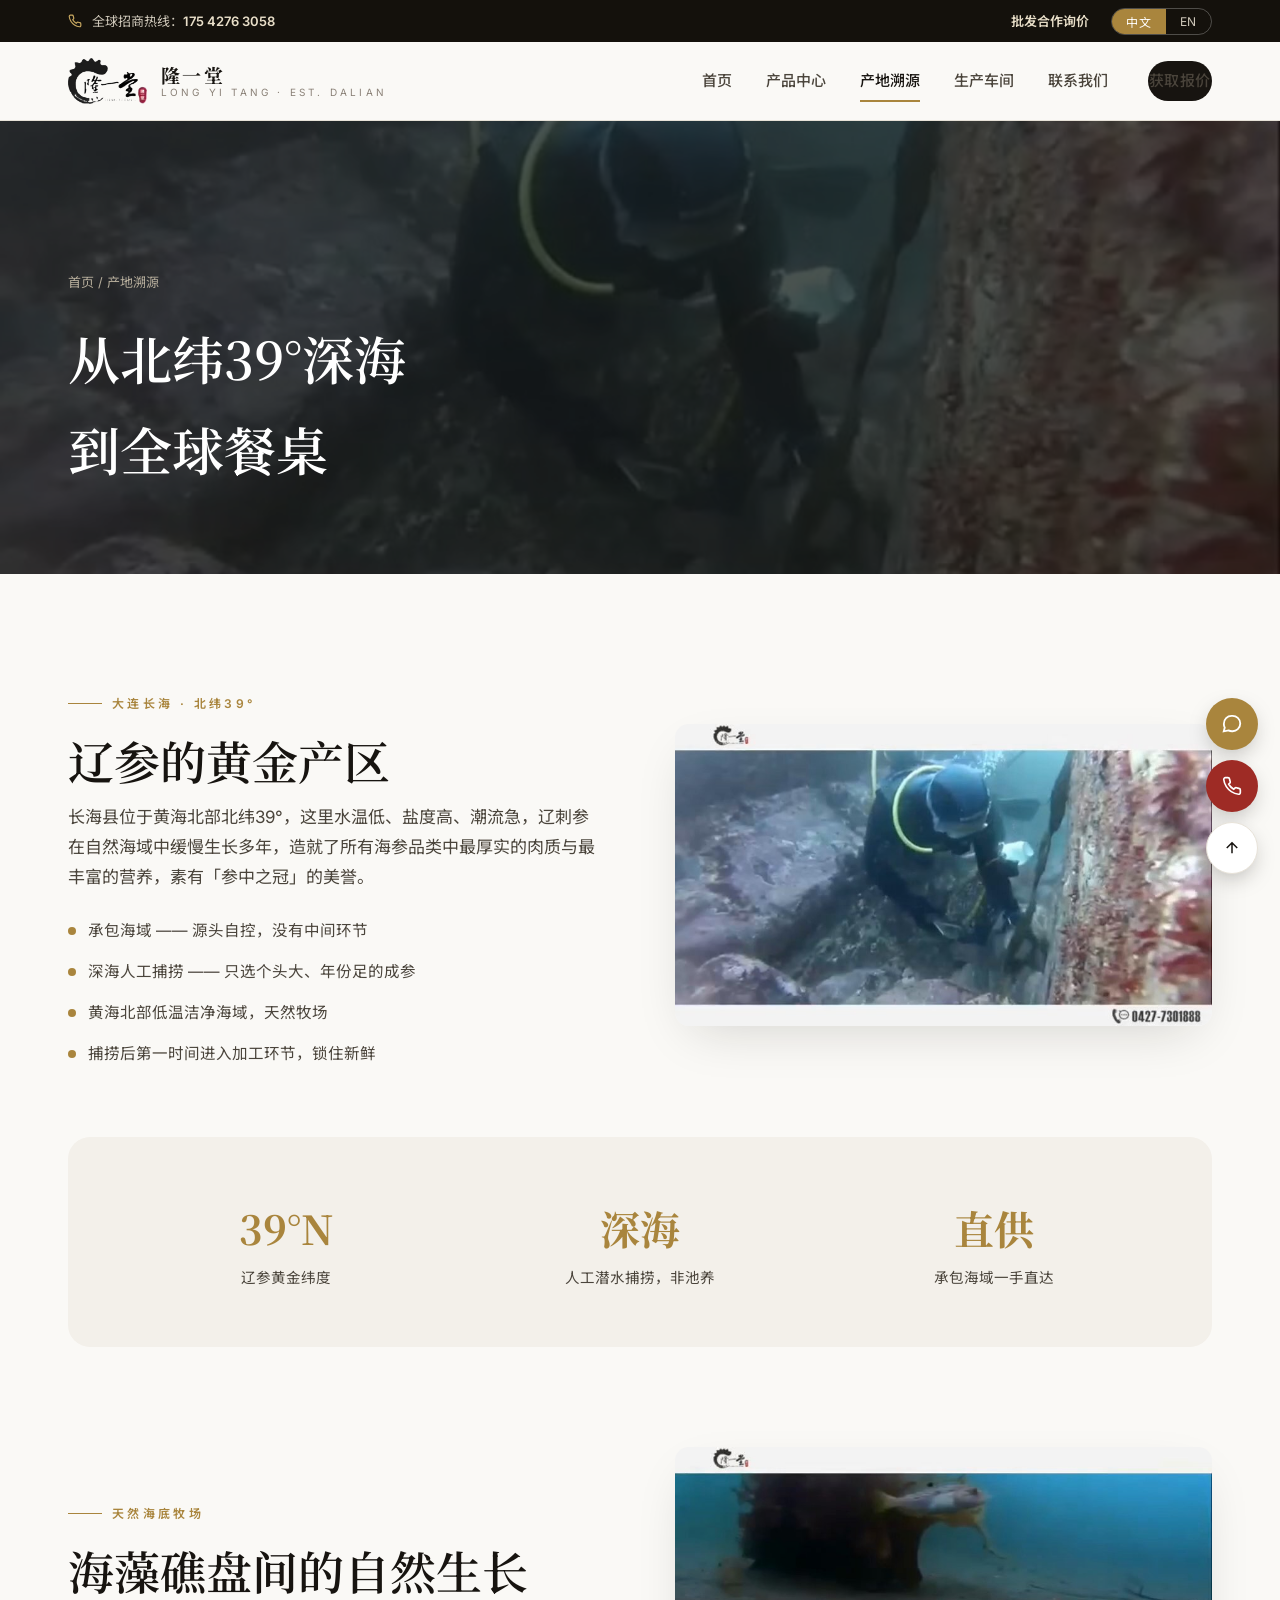
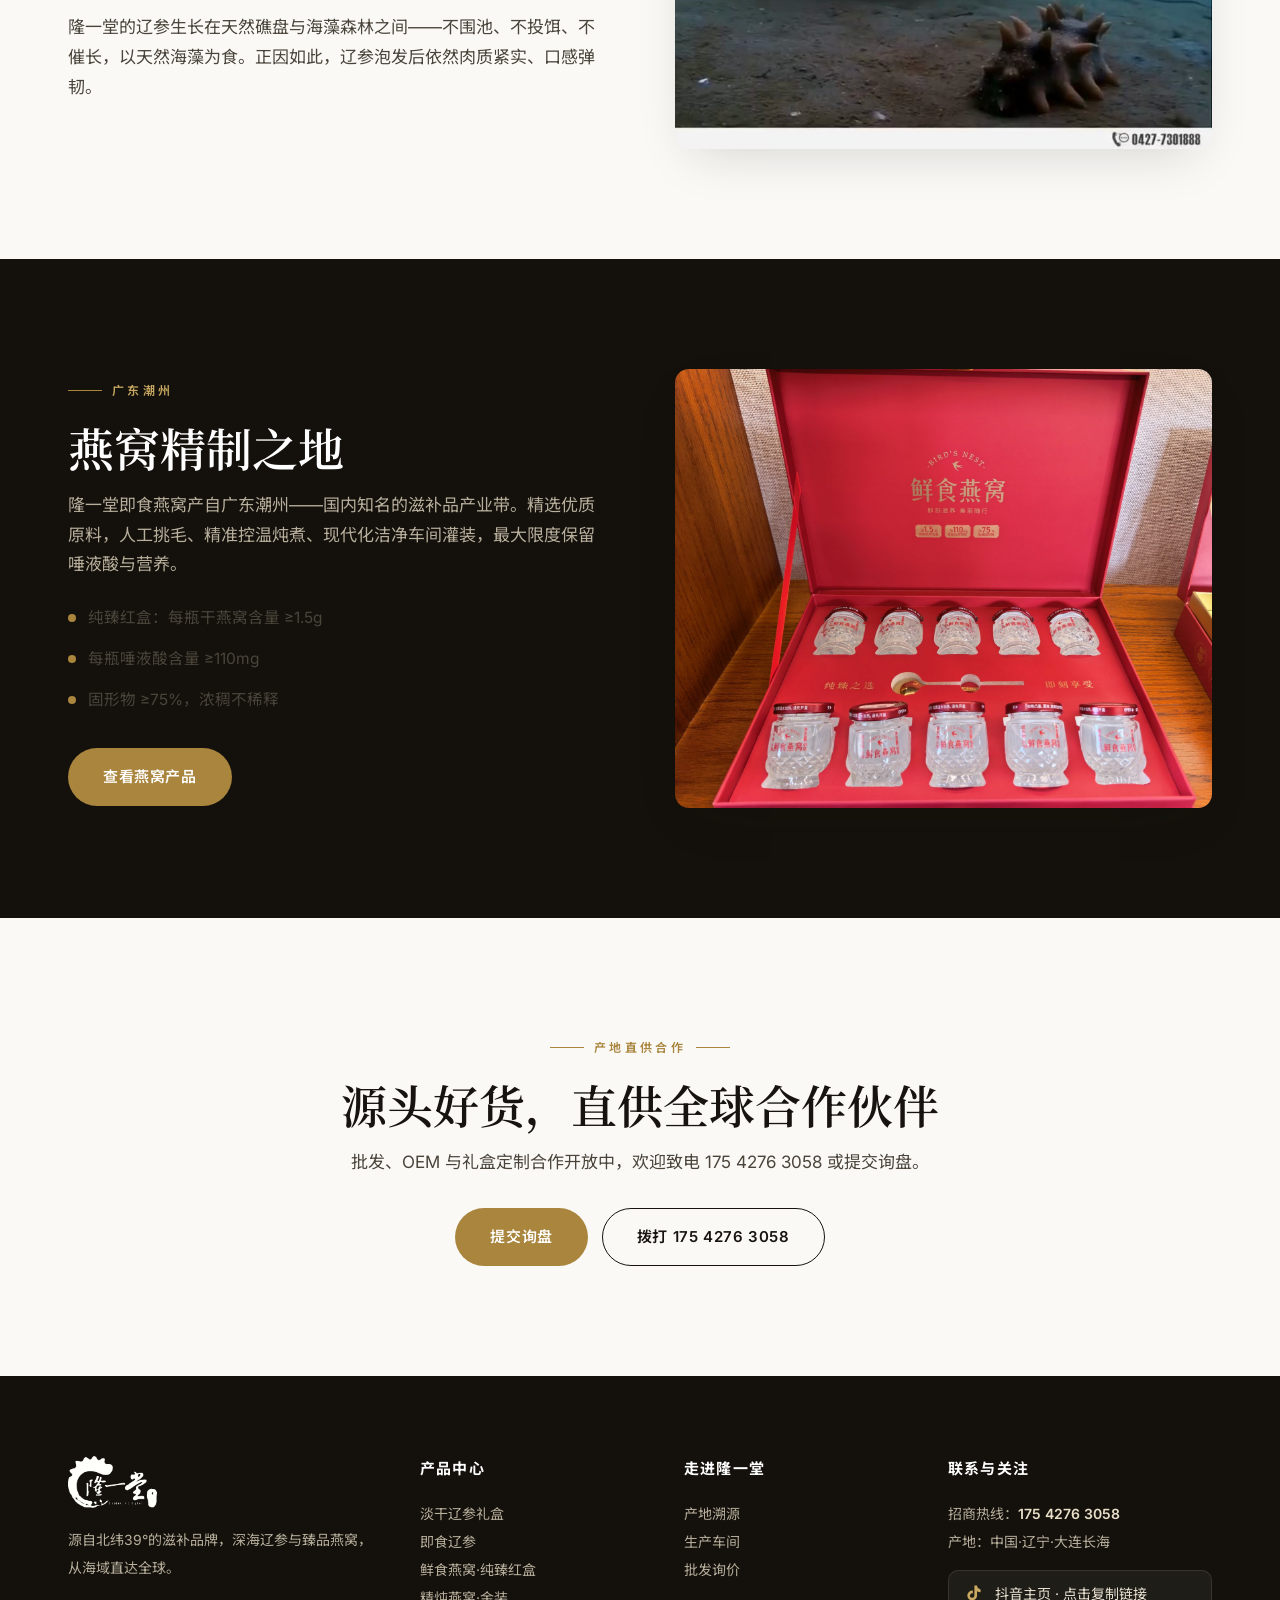
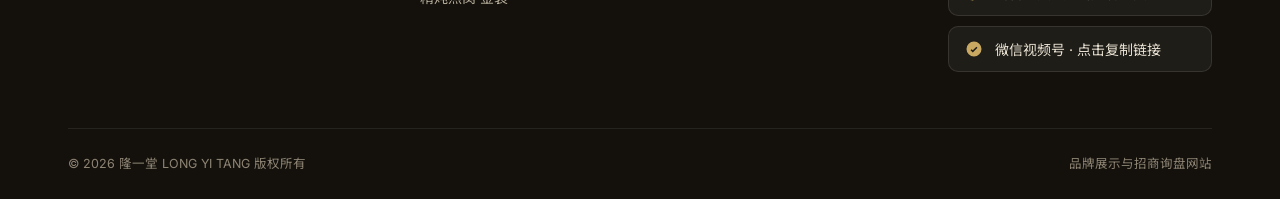
==== origin.html @ cdf0a19d "隆一堂官网 quanyudalian.asia 初始版本" ====
<!DOCTYPE html>
<html lang="zh-CN">
<head>
<meta charset="UTF-8">
<meta name="viewport" content="width=device-width, initial-scale=1.0">
<title data-en="Origin Traceability | 39°N Changhai Sea Cucumber & Chaozhou Bird's Nest — LONG YI TANG">产地溯源 | 北纬39°大连长海辽参 · 潮州燕窝 — 隆一堂</title>
<meta name="description" content="隆一堂海参产自北纬39°辽宁大连长海深海，承包海域、深海人工捕捞、一手直供；燕窝产自广东潮州滋补产业带。从海域到餐桌全程可溯。" data-en="LONG YI TANG sea cucumber comes from contracted deep-sea beds at 39°N, Changhai, Dalian — diver-harvested and direct-supplied. Our bird's nest is crafted in Chaozhou, Guangdong. Fully traceable from source to table.">
<link rel="canonical" href="https://www.quanyudalian.asia/origin.html"><!-- 搜索引擎验证位：拿到代码后填写 content -->
<meta name="google-site-verification" content="GOOGLE_VERIFICATION_CODE">
<meta name="baidu-site-verification" content="code-BAIDU_VERIFICATION_CODE">
<meta name="msvalidate.01" content="BING_VERIFICATION_CODE">
<!-- 上线时替换为正式域名 -->
<meta property="og:title" content="产地溯源 | 北纬39°大连长海辽参 — 隆一堂">
<meta property="og:image" content="https://www.quanyudalian.asia/assets/img/diver.jpg">
<link rel="icon" type="image/png" href="assets/img/logo.png">
<link rel="preconnect" href="https://fonts.googleapis.com">
<link rel="preconnect" href="https://fonts.gstatic.com" crossorigin>
<link href="https://fonts.googleapis.com/css2?family=Inter:wght@400;500;600&family=Noto+Sans+SC:wght@400;500;600&family=Noto+Serif+SC:wght@500;600&family=Playfair+Display:wght@500;600&display=swap" rel="stylesheet">
<link rel="stylesheet" href="assets/css/style.css">
<script type="application/ld+json">
{"@context":"https://schema.org","@type":"Organization","name":"隆一堂 LONG YI TANG","url":"https://www.quanyudalian.asia/","logo":"https://www.quanyudalian.asia/assets/img/logo.png","contactPoint":{"@type":"ContactPoint","telephone":"+86-175-4276-3058","contactType":"sales","areaServed":"Worldwide","availableLanguage":["zh","en"]}}
</script>
</head>
<body>

<div class="topbar">
  <div class="container">
    <div class="tb-left">
      <svg width="14" height="14" viewBox="0 0 24 24" fill="none" stroke="#c9a961" stroke-width="2"><path d="M22 16.9v3a2 2 0 0 1-2.2 2 19.8 19.8 0 0 1-8.6-3.1 19.5 19.5 0 0 1-6-6A19.8 19.8 0 0 1 2.1 4.2 2 2 0 0 1 4.1 2h3a2 2 0 0 1 2 1.7c.13.96.36 1.9.7 2.8a2 2 0 0 1-.45 2.1L8.1 9.9a16 16 0 0 0 6 6l1.3-1.3a2 2 0 0 1 2.1-.45c.9.34 1.84.57 2.8.7A2 2 0 0 1 22 16.9z"/></svg>
      <span><span data-en="Global Hotline:">全球招商热线：</span><a href="tel:+8617542763058">175 4276 3058</a></span>
    </div>
    <div class="tb-right">
      <a class="tb-mail" href="index.html#inquiry" data-en="Wholesale Inquiry">批发合作询价</a>
      <div class="lang-sw"><button data-lang="zh" class="on">中文</button><button data-lang="en">EN</button></div>
    </div>
  </div>
</div>

<header class="site">
  <div class="container">
    <a class="brand" href="index.html">
      <img src="assets/img/logo.png" alt="隆一堂 LONG YI TANG 品牌标识">
      <span class="bt"><b data-en="LONG YI TANG">隆一堂</b><span>LONG YI TANG · EST. DALIAN</span></span>
    </a>
    <button class="burger" aria-label="菜单"><span></span><span></span><span></span></button>
    <nav class="main">
      <a href="index.html" data-en="Home">首页</a>
      <a href="index.html#products" class="has-sub"><span data-en="Products">产品中心</span>
        <div class="sub">
          <a href="products/dried-sea-cucumber.html"><b data-en="Dried Sea Cucumber Gift Box">淡干辽参礼盒</b><small data-en="Signature · 45–60 pcs">招牌首推 · 45–60头</small></a>
          <a href="products/ready-sea-cucumber.html"><b data-en="Ready-to-Eat Sea Cucumber">即食辽参</b><small data-en="Frozen · 10 pcs/bag">冷冻即食 · 10根/袋</small></a>
          <a href="products/birds-nest-royal.html"><b data-en="Fresh Bird's Nest · Royal">鲜食燕窝·纯臻红盒</b><small data-en="10 jars gift box">10瓶礼盒装</small></a>
          <a href="products/birds-nest-classic.html"><b data-en="Stewed Bird's Nest · Golden">精炖燕窝·金装</b><small data-en="6 jars gift box">6瓶礼盒装</small></a>
        </div>
      </a>
      <a href="origin.html" class="act" data-en="Origin">产地溯源</a>
      <a href="workshop.html" data-en="Workshop">生产车间</a>
      <a href="index.html#inquiry" data-en="Contact">联系我们</a>
      <a href="index.html#inquiry" class="btn btn-dark nav-cta" data-en="Get a Quote">获取报价</a>
    </nav>
  </div>
</header>

<section class="page-hero">
  <img class="bgimg" src="assets/img/diver.jpg" alt="">
  <div class="container">
    <div class="crumb"><a href="index.html" data-en="Home">首页</a> / <span data-en="Origin">产地溯源</span></div>
    <h1 data-en="From 39°N Deep Sea to Your Table">从北纬39°深海<br>到全球餐桌</h1>
    <p class="sub" data-en="Great tonics begin with great waters. We guard two origins: Changhai, Dalian for sea cucumber, and Chaozhou, Guangdong for bird's nest.">好滋补，源于好产地。隆一堂坚守两大源头：辽参之乡大连长海，与燕窝精制之地广东潮州。</p>
  </div>
</section>

<section class="sec">
  <div class="container split">
    <div class="rv">
      <span class="eyebrow" data-en="CHANGHAI · DALIAN · 39°N">大连长海 · 北纬39°</span>
      <h2 class="sec-title" data-en="The Home of Authentic Liaoning Sea Cucumber">辽参的黄金产区</h2>
      <p class="sec-sub" data-en="Changhai County lies in the northern Yellow Sea at 39°N. Cold water temperatures, high salinity and fast currents force sea cucumbers to grow slowly over years — the result is the thickest flesh and richest nutrition among all sea cucumber varieties, prized as the 'crown of sea cucumbers'.">长海县位于黄海北部北纬39°，这里水温低、盐度高、潮流急，辽刺参在自然海域中缓慢生长多年，造就了所有海参品类中最厚实的肉质与最丰富的营养，素有「参中之冠」的美誉。</p>
      <ul class="ticks">
        <li data-en="Contracted sea areas — we control the source, no middlemen">承包海域 —— 源头自控，没有中间环节</li>
        <li data-en="Divers hand-pick mature cucumbers only — big size, full years">深海人工捕捞 —— 只选个头大、年份足的成参</li>
        <li data-en="Cold, clean currents of the northern Yellow Sea">黄海北部低温洁净海域，天然牧场</li>
        <li data-en="From catch to processing in the shortest time">捕捞后第一时间进入加工环节，锁住新鲜</li>
      </ul>
    </div>
    <div class="media rv"><img src="assets/img/diver.jpg" alt="潜水员在长海深海捕捞辽参" loading="lazy"></div>
  </div>

  <div class="container" style="margin-top:70px">
    <div class="band rv">
      <div><b>39°N</b><span data-en="Golden latitude of Liaoning sea cucumber">辽参黄金纬度</span></div>
      <div><b data-en="Deep Sea">深海</b><span data-en="Diver-harvested, never farmed in ponds">人工潜水捕捞，非池养</span></div>
      <div><b data-en="Direct">直供</b><span data-en="From our contracted sea beds to you">承包海域一手直达</span></div>
    </div>
  </div>

  <div class="container split rev" style="margin-top:100px">
    <div class="media rv"><img src="assets/img/reef.jpg" alt="长海海底海藻与礁盘生态环境" loading="lazy"></div>
    <div class="rv">
      <span class="eyebrow" data-en="NATURAL REEF PASTURE">天然海底牧场</span>
      <h2 class="sec-title" data-en="Reefs, Kelp and Clean Currents Do the Farming">海藻礁盘间的自然生长</h2>
      <p class="sec-sub" data-en="Our sea cucumbers grow wild on natural reefs among kelp forests — no ponds, no feed, no growth promoters. They graze on natural algae, which is why Liaoning sea cucumber holds its firm, springy texture after rehydration.">隆一堂的辽参生长在天然礁盘与海藻森林之间——不围池、不投饵、不催长，以天然海藻为食。正因如此，辽参泡发后依然肉质紧实、口感弹韧。</p>
    </div>
  </div>
</section>

<section class="sec sec-dark">
  <div class="container split">
    <div class="rv">
      <span class="eyebrow" data-en="CHAOZHOU · GUANGDONG">广东潮州</span>
      <h2 class="sec-title" data-en="Where Fine Bird's Nest Is Crafted">燕窝精制之地</h2>
      <p class="sec-sub" data-en="Our ready-to-eat bird's nest is produced in Chaozhou, Guangdong — a renowned hub of China's tonic-food industry. Carefully selected raw nests are manually cleaned, precisely stewed and sealed in modern clean workshops, keeping sialic acid and nutrition intact.">隆一堂即食燕窝产自广东潮州——国内知名的滋补品产业带。精选优质原料，人工挑毛、精准控温炖煮、现代化洁净车间灌装，最大限度保留唾液酸与营养。</p>
      <ul class="ticks">
        <li data-en="≥1.5g dry bird's nest per jar (Royal series)">纯臻红盒：每瓶干燕窝含量 ≥1.5g</li>
        <li data-en="≥110mg sialic acid per jar">每瓶唾液酸含量 ≥110mg</li>
        <li data-en="≥75% solid content — thick, not watery">固形物 ≥75%，浓稠不稀释</li>
      </ul>
      <div class="actions">
        <a href="products/birds-nest-royal.html" class="btn btn-gold" data-en="View Bird's Nest">查看燕窝产品</a>
      </div>
    </div>
    <div class="media rv"><img src="assets/img/birds-royal.jpg" alt="隆一堂鲜食燕窝红盒，产地广东潮州" loading="lazy"></div>
  </div>
</section>

<section class="sec">
  <div class="container center rv">
    <span class="eyebrow" data-en="COOPERATION">产地直供合作</span>
    <h2 class="sec-title" data-en="Source-Direct Supply for Global Partners">源头好货，直供全球合作伙伴</h2>
    <p class="sec-sub" data-en="Wholesale, OEM and gift-box customization available. Call 175 4276 3058 or send an inquiry.">批发、OEM 与礼盒定制合作开放中，欢迎致电 175 4276 3058 或提交询盘。</p>
    <div class="actions" style="justify-content:center;margin-top:30px;display:flex;gap:14px;flex-wrap:wrap">
      <a class="btn btn-gold" href="index.html#inquiry" data-en="Send Inquiry">提交询盘</a>
      <a class="btn btn-outline" href="tel:+8617542763058" data-en="Call 175 4276 3058">拨打 175 4276 3058</a>
    </div>
  </div>
</section>

<footer class="site">
  <div class="container">
    <div class="cols">
      <div class="fbrand">
        <img src="assets/img/logo.png" alt="隆一堂 LONG YI TANG">
        <p data-en="A premium tonic house from 39°N, Dalian — Liaoning sea cucumber & fine bird's nest, direct from source to the world.">源自北纬39°的滋补品牌，深海辽参与臻品燕窝，从海域直达全球。</p>
      </div>
      <div>
        <h5 data-en="Products">产品中心</h5>
        <ul>
          <li><a href="products/dried-sea-cucumber.html" data-en="Dried Sea Cucumber Gift Box">淡干辽参礼盒</a></li>
          <li><a href="products/ready-sea-cucumber.html" data-en="Ready-to-Eat Sea Cucumber">即食辽参</a></li>
          <li><a href="products/birds-nest-royal.html" data-en="Fresh Bird's Nest · Royal">鲜食燕窝·纯臻红盒</a></li>
          <li><a href="products/birds-nest-classic.html" data-en="Stewed Bird's Nest · Golden">精炖燕窝·金装</a></li>
        </ul>
      </div>
      <div>
        <h5 data-en="Company">走进隆一堂</h5>
        <ul>
          <li><a href="origin.html" data-en="Origin Traceability">产地溯源</a></li>
          <li><a href="workshop.html" data-en="Production Workshop">生产车间</a></li>
          <li><a href="index.html#inquiry" data-en="Wholesale Inquiry">批发询价</a></li>
        </ul>
      </div>
      <div>
        <h5 data-en="Contact & Socials">联系与关注</h5>
        <ul>
          <li><span data-en="Hotline: ">招商热线：</span><a href="tel:+8617542763058" style="color:#e9dfc9;font-weight:600">175 4276 3058</a></li>
          <li data-en="Origin: Changhai, Dalian, Liaoning, China">产地：中国·辽宁·大连长海</li>
        </ul>
        <div class="socials" style="margin-top:14px">
          <button class="soc" data-copy="https://v.douyin.com/mIwWgKdWmxI/">
            <svg width="18" height="18" viewBox="0 0 24 24" fill="#c9a961"><path d="M19.6 6.7a5 5 0 0 1-3.5-4.2V2h-3.6v13.4a2.9 2.9 0 1 1-2-2.7V8.9a6.5 6.5 0 1 0 5.6 6.5V9.6a8.5 8.5 0 0 0 4.7 1.4V7.4c-.3 0-.6-.2-.8-.7z"/></svg>
            <span data-en="Douyin — tap to copy link">抖音主页 · 点击复制链接</span>
          </button>
          <button class="soc" data-copy="https://weixin.qq.com/sph/AzSOc0yxKF">
            <svg width="18" height="18" viewBox="0 0 24 24" fill="#c9a961"><path d="M12 2a10 10 0 1 0 10 10A10 10 0 0 0 12 2zm-1.6 14.6-3-3 1.4-1.4 1.6 1.6 4.8-4.8 1.4 1.4z"/></svg>
            <span data-en="WeChat Channels — tap to copy link">微信视频号 · 点击复制链接</span>
          </button>
        </div>
      </div>
    </div>
    <div class="copy">
      <span>© <span class="js-year">2026</span> 隆一堂 LONG YI TANG <span data-en="· All rights reserved.">版权所有</span></span>
      <span data-en="Brand showcase & wholesale inquiry site">品牌展示与招商询盘网站</span>
    </div>
  </div>
</footer>

<div class="float-cta">
  <div class="float-panel">
    <h6 data-en="CONTACT US">联系我们</h6>
    <div class="tel">175 4276 3058</div>
    <div class="row">
      <a href="tel:+8617542763058"><span data-en="Call now">立即拨打热线</span></a>
      <button data-copy="https://v.douyin.com/mIwWgKdWmxI/"><span data-en="Douyin: copy link">抖音：复制主页链接</span></button>
      <button data-copy="https://weixin.qq.com/sph/AzSOc0yxKF"><span data-en="WeChat Channels: copy link">视频号：复制主页链接</span></button>
    </div>
  </div>
  <div class="float-btns">
    <button class="fbtn chat" aria-label="联系方式">
      <svg width="22" height="22" viewBox="0 0 24 24" fill="none" stroke="currentColor" stroke-width="2"><path d="M21 11.5a8.4 8.4 0 0 1-9 8.4 8.6 8.6 0 0 1-3.8-.9L3 20l1.1-4.1a8.3 8.3 0 0 1-1-4A8.4 8.4 0 0 1 12 3.1a8.4 8.4 0 0 1 9 8.4z"/></svg>
    </button>
    <a class="fbtn tel" href="tel:+8617542763058" aria-label="拨打电话">
      <svg width="20" height="20" viewBox="0 0 24 24" fill="none" stroke="currentColor" stroke-width="2"><path d="M22 16.9v3a2 2 0 0 1-2.2 2 19.8 19.8 0 0 1-8.6-3.1 19.5 19.5 0 0 1-6-6A19.8 19.8 0 0 1 2.1 4.2 2 2 0 0 1 4.1 2h3a2 2 0 0 1 2 1.7c.13.96.36 1.9.7 2.8a2 2 0 0 1-.45 2.1L8.1 9.9a16 16 0 0 0 6 6l1.3-1.3a2 2 0 0 1 2.1-.45c.9.34 1.84.57 2.8.7A2 2 0 0 1 22 16.9z"/></svg>
    </a>
    <button class="fbtn top" aria-label="回到顶部">
      <svg width="18" height="18" viewBox="0 0 24 24" fill="none" stroke="currentColor" stroke-width="2"><path d="M12 19V5m-7 7 7-7 7 7"/></svg>
    </button>
  </div>
</div>
<div class="toast"></div>

<script src="assets/js/main.js"></script>
</body>
</html>
---- assets/css/style.css ----
/* 隆一堂 LONG YI TANG — global stylesheet */
:root{
  --bg:#faf9f6; --bg-soft:#f3f0ea; --card:#ffffff;
  --ink:#171410; --ink-2:#4a443b; --ink-3:#8a8177;
  --line:#e7e2d8; --gold:#a9853d; --gold-2:#c9a961; --red:#9e2b25;
  --dark:#14110c; --dark-2:#1d1912;
  --serif:"Noto Serif SC","Playfair Display",serif;
  --sans:"Inter","Noto Sans SC",-apple-system,"PingFang SC",sans-serif;
  --r:14px; --shadow:0 18px 50px -18px rgba(23,20,16,.18);
}
*{margin:0;padding:0;box-sizing:border-box}
html{scroll-behavior:smooth}
body{font-family:var(--sans);background:var(--bg);color:var(--ink);line-height:1.75;font-size:16px;-webkit-font-smoothing:antialiased}
img{max-width:100%;display:block}
a{color:inherit;text-decoration:none}
ul{list-style:none}
.container{max-width:1200px;margin:0 auto;padding:0 28px}
.serif{font-family:var(--serif)}
.eyebrow{display:inline-flex;align-items:center;gap:10px;font-size:12px;letter-spacing:.28em;text-transform:uppercase;color:var(--gold);font-weight:600}
.eyebrow::before{content:"";width:34px;height:1px;background:var(--gold)}
.sec{padding:110px 0}
.sec-title{font-family:var(--serif);font-size:clamp(30px,4vw,46px);font-weight:600;line-height:1.25;margin:18px 0 14px}
.sec-sub{color:var(--ink-2);max-width:640px;font-size:17px}
.center{text-align:center}
.center .sec-sub{margin:0 auto}
.center .eyebrow::after{content:"";width:34px;height:1px;background:var(--gold)}

/* buttons */
.btn{display:inline-flex;align-items:center;gap:10px;padding:15px 34px;border-radius:999px;font-size:15px;font-weight:600;letter-spacing:.04em;transition:.25s;border:1px solid transparent;cursor:pointer;font-family:var(--sans)}
.btn-gold{background:var(--gold);color:#fff}
.btn-gold:hover{background:#8f6f30;transform:translateY(-2px)}
.btn-dark{background:var(--ink);color:#fff}
.btn-dark:hover{background:#000;transform:translateY(-2px)}
.btn-line{border-color:rgba(255,255,255,.55);color:#fff}
.btn-line:hover{background:rgba(255,255,255,.12)}
.btn-outline{border-color:var(--ink);color:var(--ink)}
.btn-outline:hover{background:var(--ink);color:#fff}

/* topbar */
.topbar{background:var(--dark);color:#cfc8ba;font-size:13px;position:relative;z-index:60}
.topbar .container{display:flex;justify-content:space-between;align-items:center;height:42px}
.topbar a{color:#e9dfc9;font-weight:600}
.topbar .tb-left{display:flex;align-items:center;gap:10px}
.topbar .tb-left svg{flex:none}
.topbar .tb-right{display:flex;align-items:center;gap:22px}
.lang-sw{display:flex;border:1px solid rgba(255,255,255,.25);border-radius:999px;overflow:hidden}
.lang-sw button{background:none;border:0;color:#cfc8ba;font-size:12px;padding:4px 14px;cursor:pointer;font-family:var(--sans);letter-spacing:.06em}
.lang-sw button.on{background:var(--gold);color:#fff}

/* header */
header.site{position:sticky;top:0;background:rgba(250,249,246,.92);backdrop-filter:blur(14px);border-bottom:1px solid var(--line);z-index:50}
header.site .container{display:flex;align-items:center;justify-content:space-between;height:78px}
.brand{display:flex;align-items:center;gap:14px}
.brand img{height:46px;width:auto}
.brand .bt{display:flex;flex-direction:column;line-height:1.2}
.brand .bt b{font-family:var(--serif);font-size:19px;letter-spacing:.14em}
.brand .bt span{font-size:10px;letter-spacing:.32em;color:var(--ink-3)}
nav.main{display:flex;align-items:center;gap:34px}
nav.main>a{font-size:15px;font-weight:500;color:var(--ink-2);position:relative;padding:6px 0}
nav.main>a:hover,nav.main>a.act{color:var(--ink)}
nav.main>a.act::after{content:"";position:absolute;left:0;right:0;bottom:-2px;height:2px;background:var(--gold)}
.nav-cta{margin-left:6px}
.burger{display:none;background:none;border:0;cursor:pointer;padding:8px}
.burger span{display:block;width:24px;height:2px;background:var(--ink);margin:5px 0;transition:.25s}

/* dropdown */
.has-sub{position:relative}
.sub{position:absolute;top:calc(100% + 14px);left:50%;transform:translateX(-50%) translateY(8px);background:#fff;border:1px solid var(--line);border-radius:12px;box-shadow:var(--shadow);min-width:230px;padding:10px;opacity:0;visibility:hidden;transition:.22s}
.has-sub:hover .sub,.has-sub:focus-within .sub{opacity:1;visibility:visible;transform:translateX(-50%) translateY(0)}
.sub a{display:block;padding:10px 14px;border-radius:8px;font-size:14px;color:var(--ink-2)}
.sub a:hover{background:var(--bg-soft);color:var(--ink)}
.sub a b{display:block;color:var(--ink);font-size:14.5px}
.sub a small{color:var(--ink-3)}

/* hero */
.hero{position:relative;min-height:88vh;display:flex;align-items:center;color:#fff;overflow:hidden;background:var(--dark)}
.hero video{position:absolute;inset:0;width:100%;height:100%;object-fit:cover}
.hero .veil{position:absolute;inset:0;background:linear-gradient(100deg,rgba(10,8,5,.82) 0%,rgba(10,8,5,.55) 45%,rgba(10,8,5,.25) 100%)}
.hero .container{position:relative;z-index:2;padding-top:90px;padding-bottom:90px}
.hero h1{font-family:var(--serif);font-size:clamp(38px,5.6vw,68px);font-weight:600;line-height:1.2;max-width:15em}
.hero h1 em{font-style:normal;color:var(--gold-2)}
.hero p.lead{margin:26px 0 40px;font-size:clamp(16px,1.6vw,19px);color:#e6dfd2;max-width:620px}
.hero .actions{display:flex;gap:16px;flex-wrap:wrap}
.hero .badge-row{display:flex;gap:38px;margin-top:64px;flex-wrap:wrap}
.hero .badge{border-left:2px solid var(--gold);padding-left:16px}
.hero .badge b{display:block;font-family:var(--serif);font-size:26px;color:#fff}
.hero .badge span{font-size:13px;color:#c9c0ae}

/* strip */
.strip{background:var(--dark-2);color:#d8d0bf}
.strip .container{display:grid;grid-template-columns:repeat(4,1fr);gap:20px;padding-top:44px;padding-bottom:44px}
.strip .st b{font-family:var(--serif);font-size:34px;color:var(--gold-2);display:block}
.strip .st span{font-size:13.5px}

/* cards grid */
.grid-2{display:grid;grid-template-columns:1fr 1fr;gap:28px}
.grid-3{display:grid;grid-template-columns:repeat(3,1fr);gap:28px}
.grid-4{display:grid;grid-template-columns:repeat(4,1fr);gap:24px}
.card{background:var(--card);border:1px solid var(--line);border-radius:var(--r);overflow:hidden;transition:.3s;display:flex;flex-direction:column}
.card:hover{transform:translateY(-6px);box-shadow:var(--shadow);border-color:#d9d1c1}
.card .pic{aspect-ratio:4/3;overflow:hidden;background:var(--bg-soft)}
.card .pic img{width:100%;height:100%;object-fit:cover;transition:.6s}
.card:hover .pic img{transform:scale(1.05)}
.card .body{padding:26px 26px 28px;display:flex;flex-direction:column;gap:10px;flex:1}
.card .tag{font-size:12px;letter-spacing:.2em;color:var(--gold);font-weight:600}
.card h3{font-family:var(--serif);font-size:21px;font-weight:600}
.card .desc{font-size:14px;color:var(--ink-2);flex:1}
.card .price{font-family:var(--serif);font-size:22px;color:var(--red)}
.card .price small{font-size:13px;color:var(--ink-3);font-family:var(--sans);margin-left:6px}
.card .go{font-size:14px;font-weight:600;color:var(--gold);display:inline-flex;align-items:center;gap:8px}
.card .go::after{content:"→";transition:.25s}
.card:hover .go::after{transform:translateX(5px)}

/* split feature */
.split{display:grid;grid-template-columns:1fr 1fr;gap:70px;align-items:center}
.split.rev>.media{order:2}
.split .media{border-radius:var(--r);overflow:hidden;box-shadow:var(--shadow)}
.split .media img{width:100%;height:100%;object-fit:cover}
.split ul.ticks{margin-top:24px;display:grid;gap:14px}
.split ul.ticks li{display:flex;gap:12px;align-items:flex-start;font-size:15.5px;color:var(--ink-2)}
.split ul.ticks li::before{content:"";flex:none;width:8px;height:8px;border-radius:50%;background:var(--gold);margin-top:10px}
.split .actions{margin-top:34px;display:flex;gap:14px;flex-wrap:wrap}

/* dark section */
.sec-dark{background:var(--dark);color:#e8e1d2}
.sec-dark .sec-title{color:#fff}
.sec-dark .sec-sub{color:#b7ae9c}
.sec-dark .eyebrow{color:var(--gold-2)}

/* steps */
.steps{display:grid;grid-template-columns:repeat(4,1fr);gap:22px;counter-reset:st}
.step{background:rgba(255,255,255,.04);border:1px solid rgba(255,255,255,.1);border-radius:var(--r);padding:30px 26px}
.step::before{counter-increment:st;content:"0" counter(st);font-family:var(--serif);font-size:30px;color:var(--gold-2);display:block;margin-bottom:14px}
.step h4{color:#fff;font-size:17px;margin-bottom:8px}
.step p{font-size:13.5px;color:#b7ae9c}

/* inquiry */
.inq{background:linear-gradient(135deg,#1a1610,#241e14);border-radius:22px;padding:64px;display:grid;grid-template-columns:1fr 1.1fr;gap:60px;color:#e8e1d2}
.inq h3{font-family:var(--serif);font-size:32px;color:#fff;margin:14px 0 16px}
.inq .pts{margin-top:26px;display:grid;gap:12px}
.inq .pts li{display:flex;gap:10px;font-size:14.5px;color:#c9c0ae}
.inq .pts li::before{content:"✓";color:var(--gold-2);font-weight:700}
form.quote{display:grid;grid-template-columns:1fr 1fr;gap:14px}
form.quote .full{grid-column:1/-1}
form.quote input,form.quote select,form.quote textarea{width:100%;background:rgba(255,255,255,.06);border:1px solid rgba(255,255,255,.16);border-radius:10px;padding:13px 16px;color:#fff;font-size:14.5px;font-family:var(--sans);outline:none;transition:.2s}
form.quote input::placeholder,form.quote textarea::placeholder{color:#9a9182}
form.quote input:focus,form.quote select:focus,form.quote textarea:focus{border-color:var(--gold-2);background:rgba(255,255,255,.09)}
form.quote select option{color:#171410}
form.quote textarea{min-height:96px;resize:vertical}
form.quote .hint{grid-column:1/-1;font-size:12.5px;color:#9a9182}
.form-ok{display:none;grid-column:1/-1;background:rgba(169,133,61,.18);border:1px solid var(--gold);color:#f0e6cd;border-radius:10px;padding:14px 16px;font-size:14px}

/* breadcrumb / page hero */
.page-hero{background:var(--dark);color:#fff;padding:150px 0 80px;position:relative;overflow:hidden}
.page-hero .bgimg{position:absolute;inset:0;opacity:.28;object-fit:cover;width:100%;height:100%}
.page-hero .container{position:relative;z-index:2}
.crumb{font-size:13px;color:#b7ae9c;margin-bottom:18px}
.crumb a:hover{color:var(--gold-2)}
.page-hero h1{font-family:var(--serif);font-size:clamp(32px,4.4vw,52px);font-weight:600}
.page-hero .sub{margin-top:14px;color:#cfc6b4;max-width:640px;font-size:16.5px}

/* product detail */
.pd{display:grid;grid-template-columns:1.05fr 1fr;gap:64px;align-items:start}
.pd .gallery{border-radius:var(--r);overflow:hidden;border:1px solid var(--line);background:#fff}
.pd .gallery img{width:100%}
.pd .cap{margin-top:10px;font-size:12.5px;color:var(--ink-3);text-align:center}
.pd h2{font-family:var(--serif);font-size:34px;font-weight:600;margin:10px 0 6px}
.pd .en{color:var(--ink-3);font-size:14px;letter-spacing:.12em;text-transform:uppercase}
.pd .pricebox{display:flex;align-items:baseline;gap:14px;margin:22px 0;padding:22px 26px;background:#fff;border:1px solid var(--line);border-radius:var(--r)}
.pd .pricebox .p{font-family:var(--serif);font-size:38px;color:var(--red)}
.pd .pricebox .u{color:var(--ink-3);font-size:14px}
.spec{width:100%;border-collapse:collapse;margin:26px 0;font-size:14.5px}
.spec th,.spec td{padding:12px 16px;border-bottom:1px solid var(--line);text-align:left}
.spec th{color:var(--ink-3);font-weight:500;width:38%}
.spec td{color:var(--ink)}
.pd .actions{display:flex;gap:14px;flex-wrap:wrap;margin-top:8px}

/* related */
.rel{margin-top:90px}

/* stats band on origin */
.band{background:var(--bg-soft);border-radius:22px;padding:56px;display:grid;grid-template-columns:repeat(3,1fr);gap:30px;text-align:center}
.band b{font-family:var(--serif);font-size:40px;color:var(--gold);display:block}
.band span{color:var(--ink-2);font-size:14.5px}

/* footer */
footer.site{background:var(--dark);color:#b7ae9c;padding:80px 0 0;margin-top:0}
footer .cols{display:grid;grid-template-columns:1.4fr 1fr 1fr 1.2fr;gap:44px;padding-bottom:56px}
footer h5{color:#fff;font-size:15px;margin-bottom:18px;letter-spacing:.08em}
footer .fbrand img{height:52px;margin-bottom:18px;filter:brightness(0) invert(1) sepia(.2)}
footer p,footer li{font-size:14px;line-height:2}
footer a:hover{color:var(--gold-2)}
footer .socials{display:grid;gap:10px}
footer .soc{display:flex;align-items:center;gap:12px;background:rgba(255,255,255,.05);border:1px solid rgba(255,255,255,.1);border-radius:10px;padding:12px 16px;font-size:14px;color:#e8e1d2;cursor:pointer;transition:.2s;width:100%;text-align:left;font-family:var(--sans)}
footer .soc:hover{border-color:var(--gold)}
footer .soc svg{flex:none}
.copy{border-top:1px solid rgba(255,255,255,.08);padding:24px 0;font-size:12.5px;color:#8d8474;display:flex;justify-content:space-between;gap:14px;flex-wrap:wrap}

/* floating contact */
.float-cta{position:fixed;right:22px;bottom:26px;z-index:80;display:flex;flex-direction:column;align-items:flex-end;gap:12px}
.float-panel{background:#fff;border:1px solid var(--line);border-radius:16px;box-shadow:var(--shadow);padding:20px;width:264px;display:none}
.float-panel.open{display:block;animation:pop .25s ease}
@keyframes pop{from{opacity:0;transform:translateY(10px)}to{opacity:1;transform:none}}
.float-panel h6{font-size:13px;color:var(--ink-3);letter-spacing:.12em;margin-bottom:8px}
.float-panel .tel{font-family:var(--serif);font-size:24px;color:var(--red);font-weight:600}
.float-panel .row{display:flex;flex-direction:column;gap:8px;margin-top:14px}
.float-panel .row a,.float-panel .row button{display:flex;align-items:center;gap:10px;font-size:13.5px;color:var(--ink-2);background:var(--bg-soft);border-radius:8px;padding:9px 12px;border:0;cursor:pointer;font-family:var(--sans);transition:.2s;width:100%}
.float-panel .row a:hover,.float-panel .row button:hover{background:#ece7db;color:var(--ink)}
.float-btns{display:flex;flex-direction:column;gap:10px}
.fbtn{width:52px;height:52px;border-radius:50%;display:flex;align-items:center;justify-content:center;cursor:pointer;border:0;box-shadow:0 8px 24px -8px rgba(23,20,16,.4);transition:.25s}
.fbtn:hover{transform:translateY(-3px)}
.fbtn.tel{background:var(--red);color:#fff;animation:pulse 2.4s infinite}
@keyframes pulse{0%{box-shadow:0 0 0 0 rgba(158,43,37,.45)}70%{box-shadow:0 0 0 14px rgba(158,43,37,0)}100%{box-shadow:0 0 0 0 rgba(158,43,37,0)}}
.fbtn.chat{background:var(--gold);color:#fff}
.fbtn.top{background:#fff;color:var(--ink);border:1px solid var(--line);opacity:0;pointer-events:none}
.fbtn.top.show{opacity:1;pointer-events:auto}

/* toast */
.toast{position:fixed;left:50%;bottom:36px;transform:translateX(-50%) translateY(20px);background:var(--ink);color:#fff;padding:12px 26px;border-radius:999px;font-size:14px;opacity:0;transition:.3s;z-index:99;pointer-events:none}
.toast.show{opacity:1;transform:translateX(-50%) translateY(0)}

/* reveal */
.rv{opacity:0;transform:translateY(26px);transition:opacity .7s ease,transform .7s ease}
.rv.in{opacity:1;transform:none}

/* responsive */
@media(max-width:1024px){
  .grid-4{grid-template-columns:1fr 1fr}
  .grid-3{grid-template-columns:1fr 1fr}
  .steps{grid-template-columns:1fr 1fr}
  .strip .container{grid-template-columns:1fr 1fr;gap:30px}
  .inq{grid-template-columns:1fr;padding:44px}
  footer .cols{grid-template-columns:1fr 1fr}
}
@media(max-width:760px){
  .sec{padding:72px 0}
  nav.main{position:fixed;inset:120px 0 auto 0;background:#fff;flex-direction:column;align-items:stretch;padding:20px 28px 34px;gap:6px;border-bottom:1px solid var(--line);display:none}
  nav.main.open{display:flex}
  nav.main>a{padding:12px 0;border-bottom:1px solid var(--line)}
  .sub{position:static;transform:none;opacity:1;visibility:visible;box-shadow:none;border:0;padding:0 0 0 16px}
  .nav-cta{margin:14px 0 0}
  .burger{display:block}
  .grid-2,.grid-3,.grid-4,.split,.pd{grid-template-columns:1fr}
  .split{gap:34px}
  .split.rev>.media{order:0}
  .band{grid-template-columns:1fr;padding:38px}
  form.quote{grid-template-columns:1fr}
  .topbar .tb-mail{display:none}
  .hero .badge-row{gap:22px}
  .float-cta{right:14px;bottom:16px}
  footer .cols{grid-template-columns:1fr}
  .steps{grid-template-columns:1fr}
}
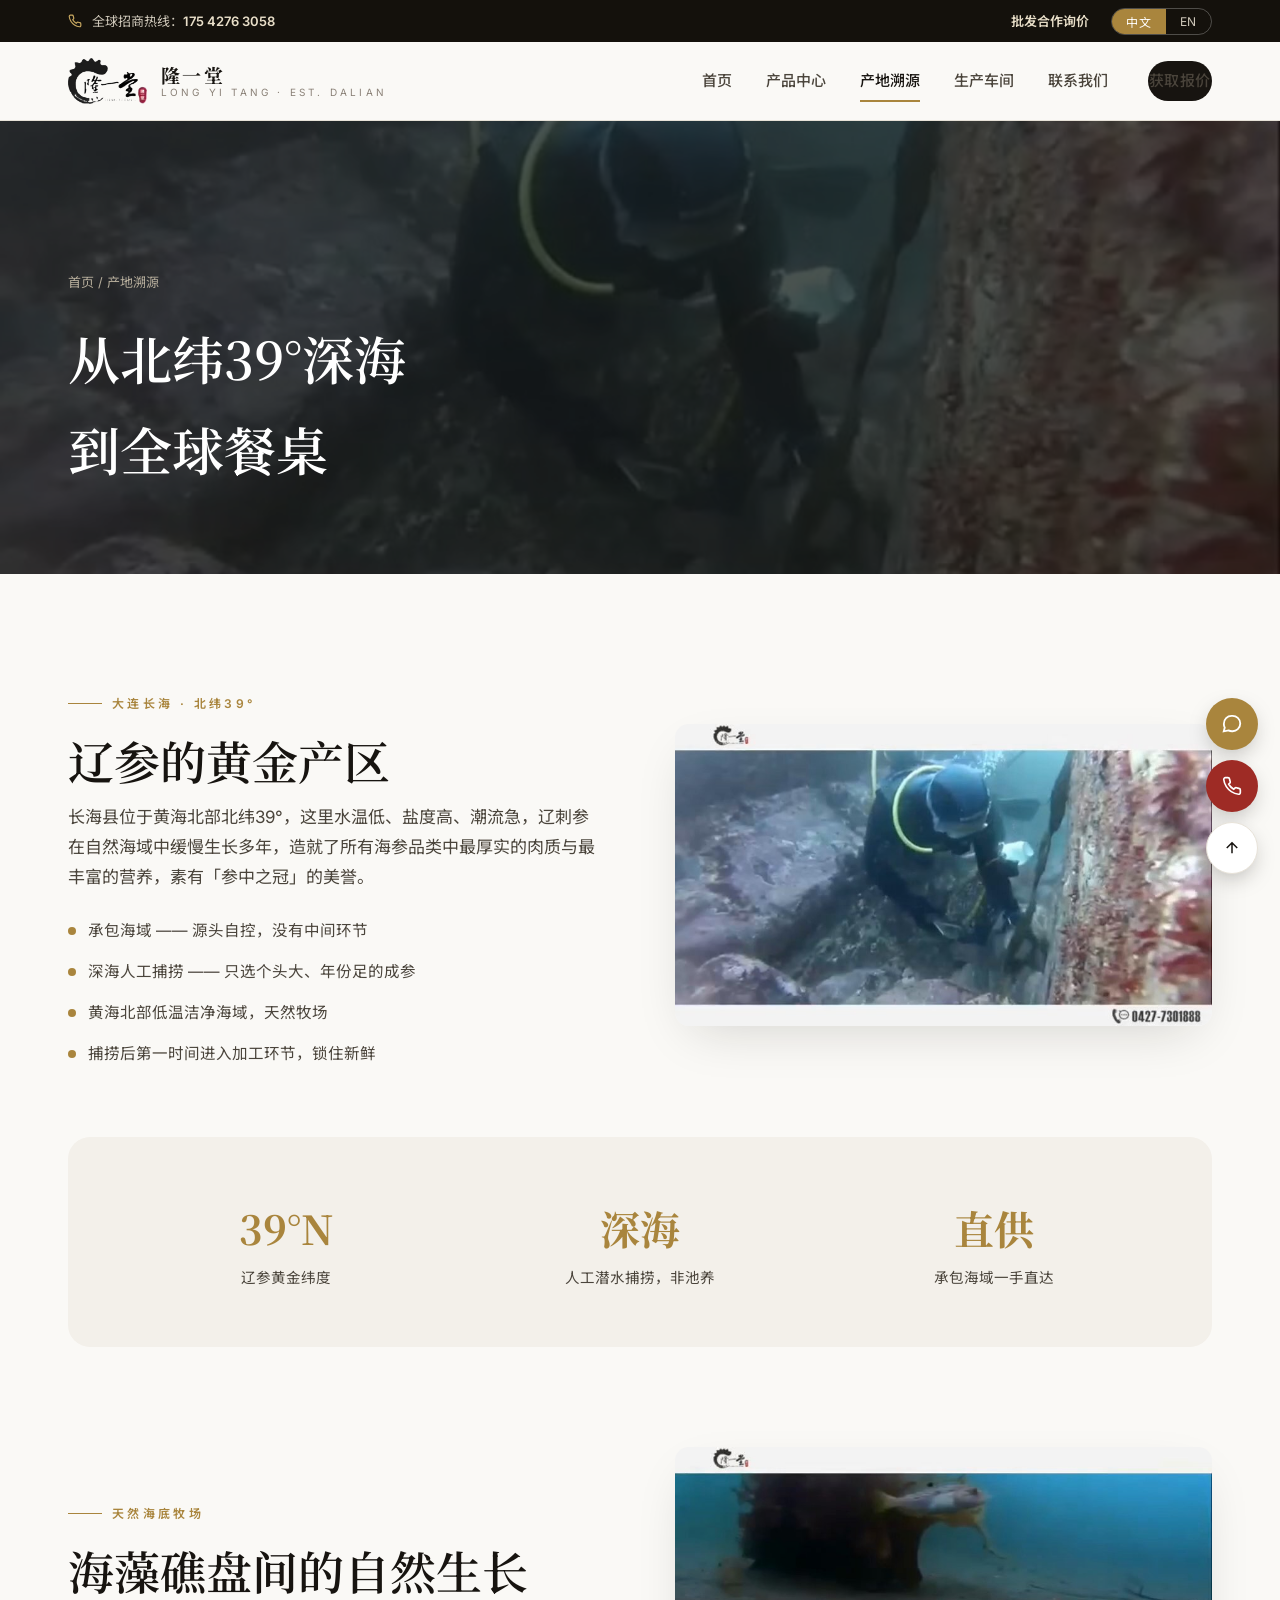
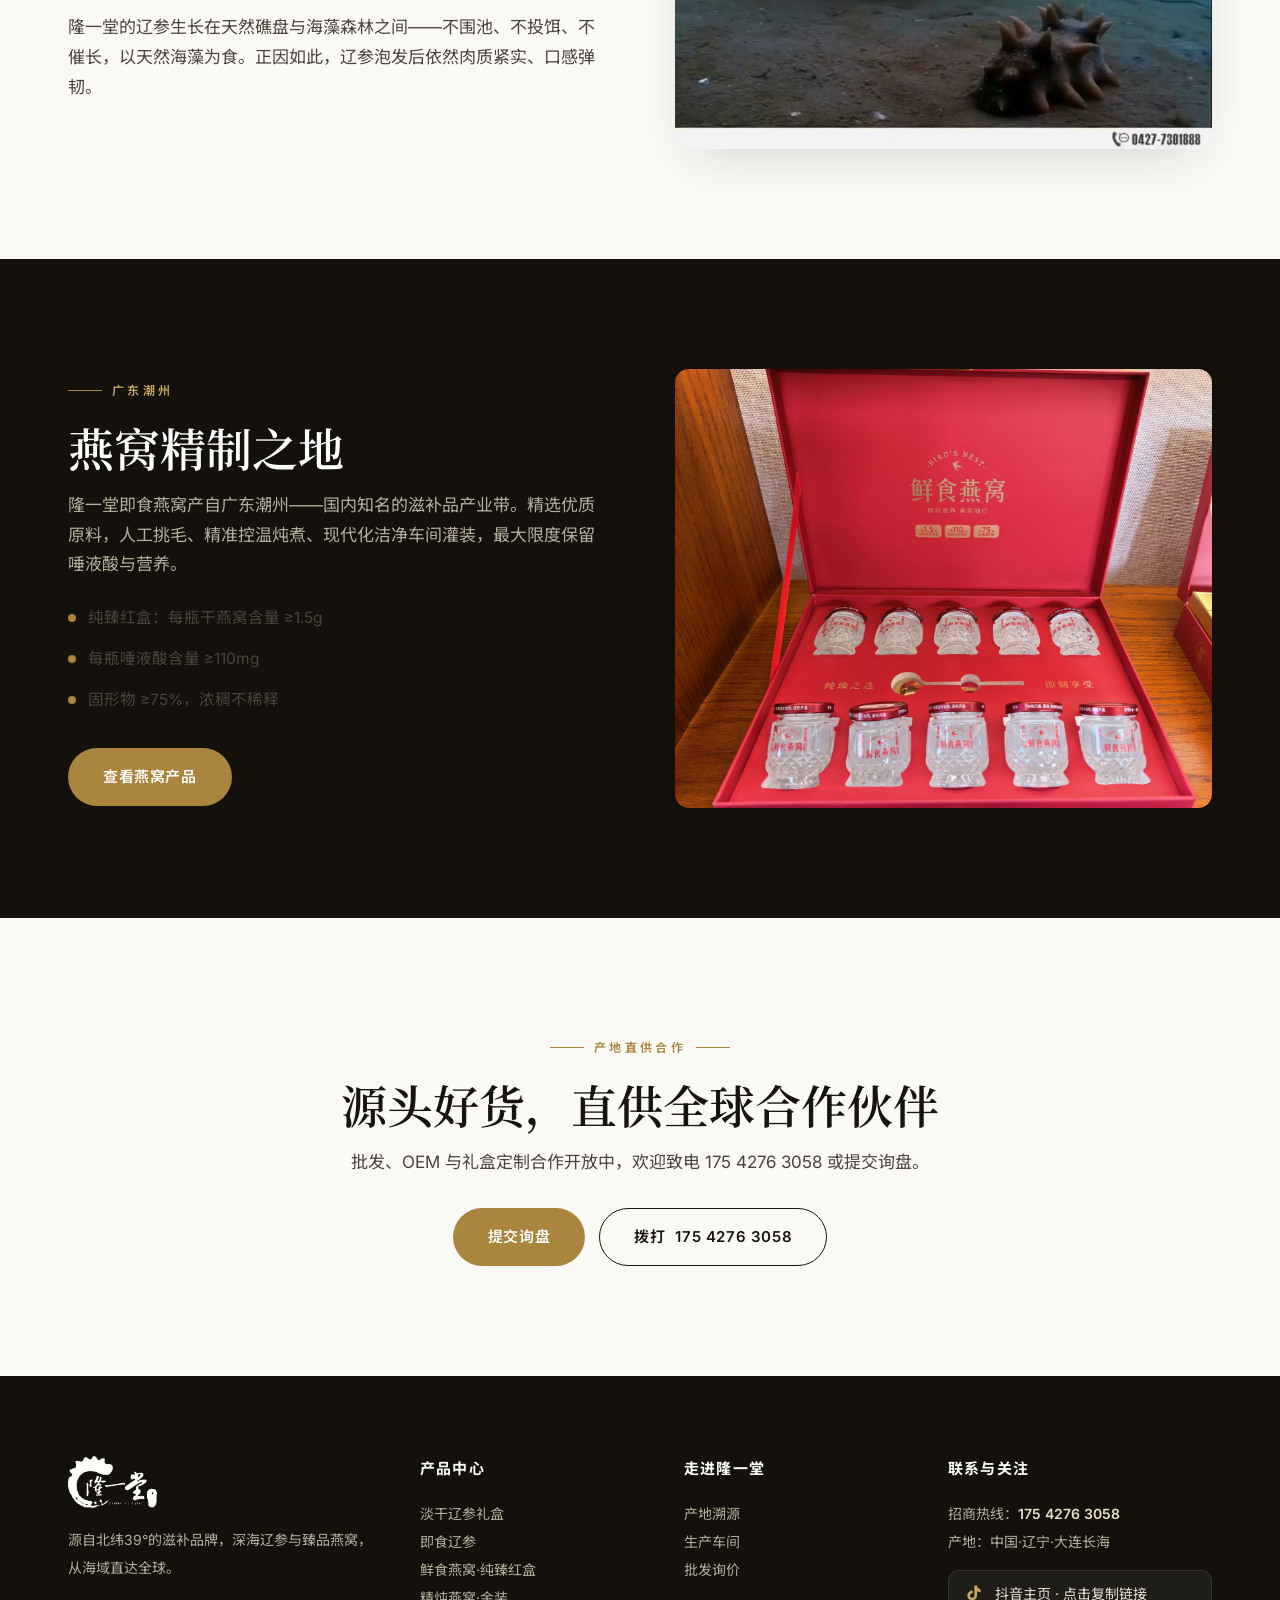
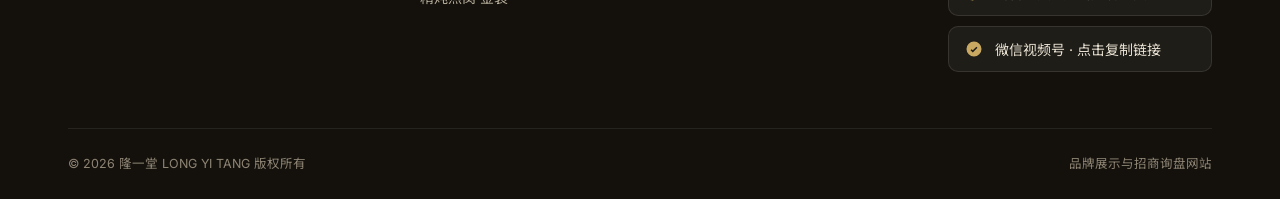
==== commit ce93eb6a: "新增 /admin 可视化内容后台：联系方式与价格动态化（site.json + GitHub API 保存）" ====
--- a/origin.html
+++ b/origin.html
@@ -27,7 +27,7 @@
   <div class="container">
     <div class="tb-left">
       <svg width="14" height="14" viewBox="0 0 24 24" fill="none" stroke="#c9a961" stroke-width="2"><path d="M22 16.9v3a2 2 0 0 1-2.2 2 19.8 19.8 0 0 1-8.6-3.1 19.5 19.5 0 0 1-6-6A19.8 19.8 0 0 1 2.1 4.2 2 2 0 0 1 4.1 2h3a2 2 0 0 1 2 1.7c.13.96.36 1.9.7 2.8a2 2 0 0 1-.45 2.1L8.1 9.9a16 16 0 0 0 6 6l1.3-1.3a2 2 0 0 1 2.1-.45c.9.34 1.84.57 2.8.7A2 2 0 0 1 22 16.9z"/></svg>
-      <span><span data-en="Global Hotline:">全球招商热线：</span><a href="tel:+8617542763058">175 4276 3058</a></span>
+      <span><span data-en="Global Hotline:">全球招商热线：</span><a href="tel:+8617542763058" data-field="phone-link"><span data-field="phone">175 4276 3058</span></a></span>
     </div>
     <div class="tb-right">
       <a class="tb-mail" href="index.html#inquiry" data-en="Wholesale Inquiry">批发合作询价</a>
@@ -130,7 +130,7 @@
     <p class="sec-sub" data-en="Wholesale, OEM and gift-box customization available. Call 175 4276 3058 or send an inquiry.">批发、OEM 与礼盒定制合作开放中，欢迎致电 175 4276 3058 或提交询盘。</p>
     <div class="actions" style="justify-content:center;margin-top:30px;display:flex;gap:14px;flex-wrap:wrap">
       <a class="btn btn-gold" href="index.html#inquiry" data-en="Send Inquiry">提交询盘</a>
-      <a class="btn btn-outline" href="tel:+8617542763058" data-en="Call 175 4276 3058">拨打 175 4276 3058</a>
+      <a class="btn btn-outline" href="tel:+8617542763058" data-field="phone-link" data-en="Call 175 4276 3058">拨打 <span data-field="phone">175 4276 3058</span></a>
     </div>
   </div>
 </section>
@@ -162,15 +162,15 @@
       <div>
         <h5 data-en="Contact & Socials">联系与关注</h5>
         <ul>
-          <li><span data-en="Hotline: ">招商热线：</span><a href="tel:+8617542763058" style="color:#e9dfc9;font-weight:600">175 4276 3058</a></li>
+          <li><span data-en="Hotline: ">招商热线：</span><a href="tel:+8617542763058" data-field="phone-link" style="color:#e9dfc9;font-weight:600"><span data-field="phone">175 4276 3058</span></a></li>
           <li data-en="Origin: Changhai, Dalian, Liaoning, China">产地：中国·辽宁·大连长海</li>
         </ul>
         <div class="socials" style="margin-top:14px">
-          <button class="soc" data-copy="https://v.douyin.com/mIwWgKdWmxI/">
+          <button class="soc" data-copy="https://v.douyin.com/mIwWgKdWmxI/" data-copy-field="douyin">
             <svg width="18" height="18" viewBox="0 0 24 24" fill="#c9a961"><path d="M19.6 6.7a5 5 0 0 1-3.5-4.2V2h-3.6v13.4a2.9 2.9 0 1 1-2-2.7V8.9a6.5 6.5 0 1 0 5.6 6.5V9.6a8.5 8.5 0 0 0 4.7 1.4V7.4c-.3 0-.6-.2-.8-.7z"/></svg>
             <span data-en="Douyin — tap to copy link">抖音主页 · 点击复制链接</span>
           </button>
-          <button class="soc" data-copy="https://weixin.qq.com/sph/AzSOc0yxKF">
+          <button class="soc" data-copy="https://weixin.qq.com/sph/AzSOc0yxKF" data-copy-field="channels">
             <svg width="18" height="18" viewBox="0 0 24 24" fill="#c9a961"><path d="M12 2a10 10 0 1 0 10 10A10 10 0 0 0 12 2zm-1.6 14.6-3-3 1.4-1.4 1.6 1.6 4.8-4.8 1.4 1.4z"/></svg>
             <span data-en="WeChat Channels — tap to copy link">微信视频号 · 点击复制链接</span>
           </button>
@@ -187,18 +187,18 @@
 <div class="float-cta">
   <div class="float-panel">
     <h6 data-en="CONTACT US">联系我们</h6>
-    <div class="tel">175 4276 3058</div>
+    <div class="tel" data-field="phone">175 4276 3058</div>
     <div class="row">
-      <a href="tel:+8617542763058"><span data-en="Call now">立即拨打热线</span></a>
-      <button data-copy="https://v.douyin.com/mIwWgKdWmxI/"><span data-en="Douyin: copy link">抖音：复制主页链接</span></button>
-      <button data-copy="https://weixin.qq.com/sph/AzSOc0yxKF"><span data-en="WeChat Channels: copy link">视频号：复制主页链接</span></button>
+      <a href="tel:+8617542763058" data-field="phone-link"><span data-en="Call now">立即拨打热线</span></a>
+      <button data-copy="https://v.douyin.com/mIwWgKdWmxI/" data-copy-field="douyin"><span data-en="Douyin: copy link">抖音：复制主页链接</span></button>
+      <button data-copy="https://weixin.qq.com/sph/AzSOc0yxKF" data-copy-field="channels"><span data-en="WeChat Channels: copy link">视频号：复制主页链接</span></button>
     </div>
   </div>
   <div class="float-btns">
     <button class="fbtn chat" aria-label="联系方式">
       <svg width="22" height="22" viewBox="0 0 24 24" fill="none" stroke="currentColor" stroke-width="2"><path d="M21 11.5a8.4 8.4 0 0 1-9 8.4 8.6 8.6 0 0 1-3.8-.9L3 20l1.1-4.1a8.3 8.3 0 0 1-1-4A8.4 8.4 0 0 1 12 3.1a8.4 8.4 0 0 1 9 8.4z"/></svg>
     </button>
-    <a class="fbtn tel" href="tel:+8617542763058" aria-label="拨打电话">
+    <a class="fbtn tel" href="tel:+8617542763058" data-field="phone-link" aria-label="拨打电话">
       <svg width="20" height="20" viewBox="0 0 24 24" fill="none" stroke="currentColor" stroke-width="2"><path d="M22 16.9v3a2 2 0 0 1-2.2 2 19.8 19.8 0 0 1-8.6-3.1 19.5 19.5 0 0 1-6-6A19.8 19.8 0 0 1 2.1 4.2 2 2 0 0 1 4.1 2h3a2 2 0 0 1 2 1.7c.13.96.36 1.9.7 2.8a2 2 0 0 1-.45 2.1L8.1 9.9a16 16 0 0 0 6 6l1.3-1.3a2 2 0 0 1 2.1-.45c.9.34 1.84.57 2.8.7A2 2 0 0 1 22 16.9z"/></svg>
     </a>
     <button class="fbtn top" aria-label="回到顶部">
@@ -209,5 +209,6 @@
 <div class="toast"></div>
 
 <script src="assets/js/main.js"></script>
+<script src="assets/js/dyn.js"></script>
 </body>
 </html>
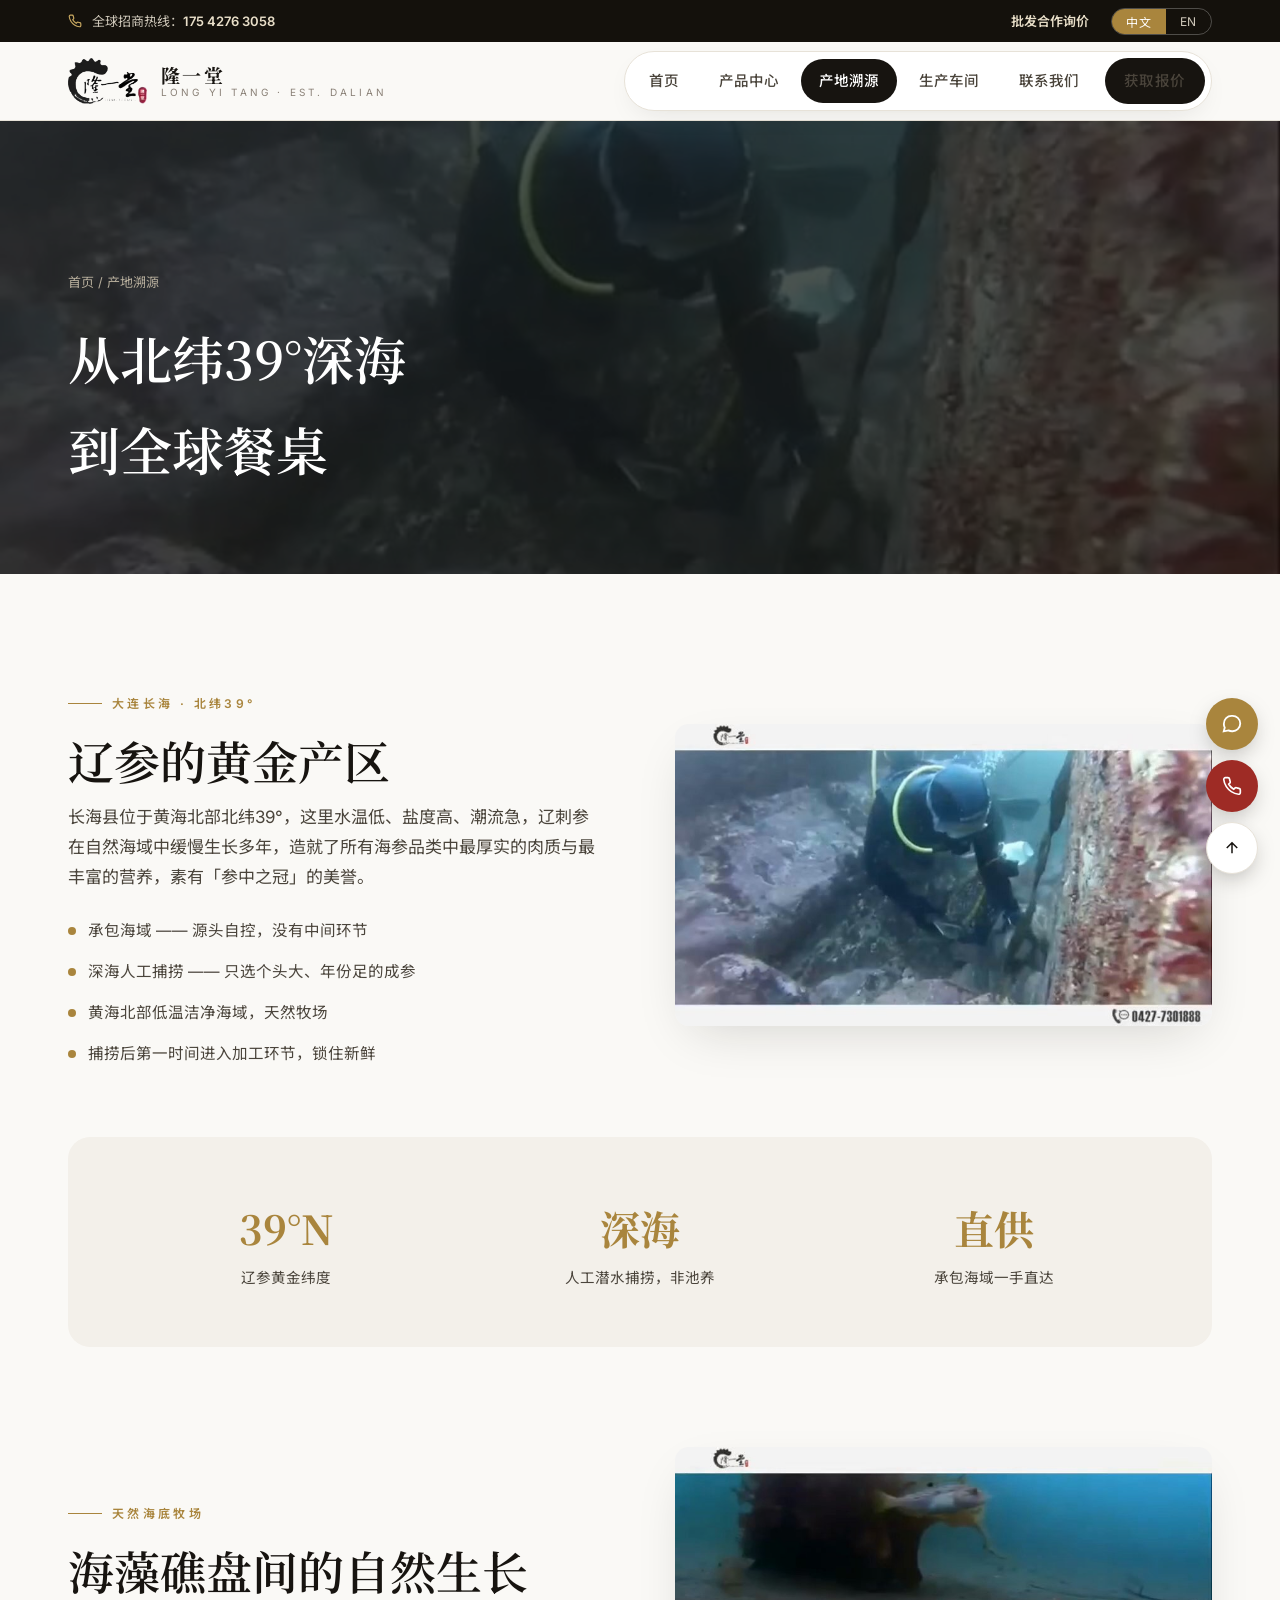
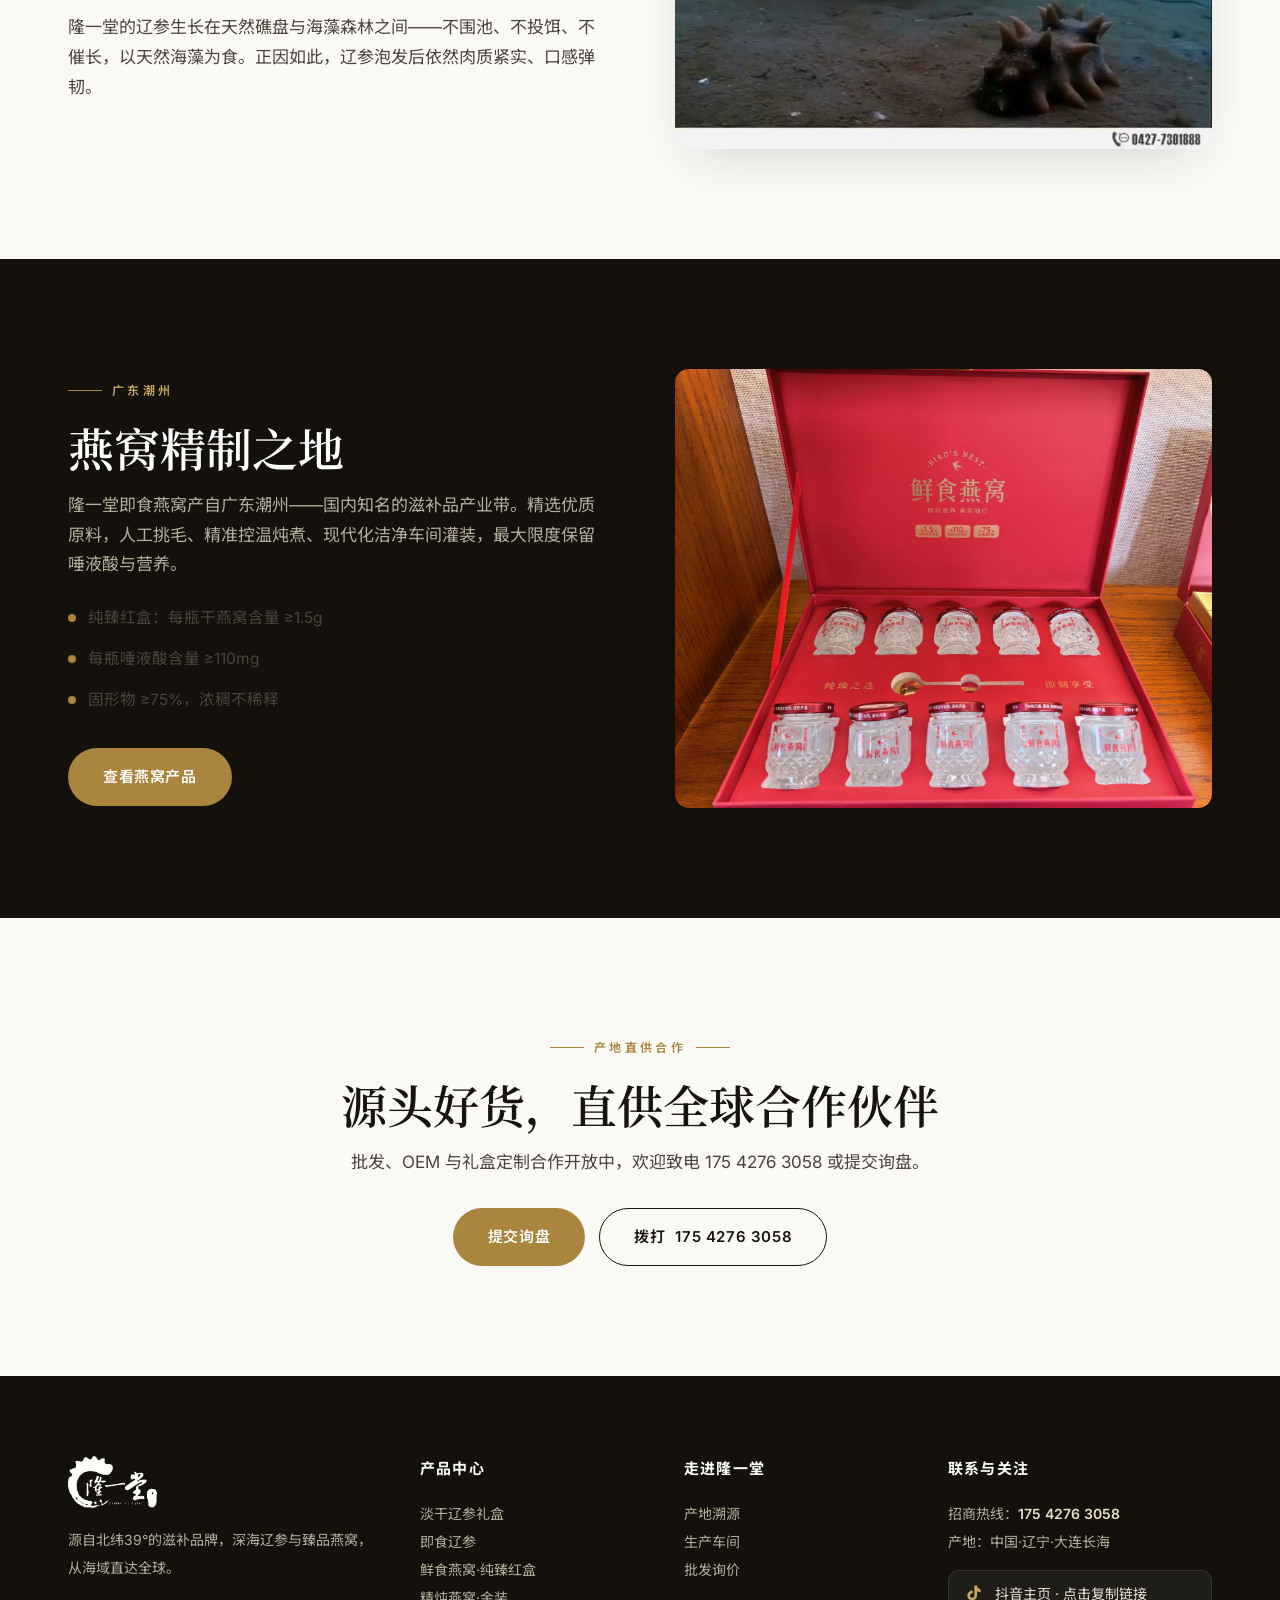
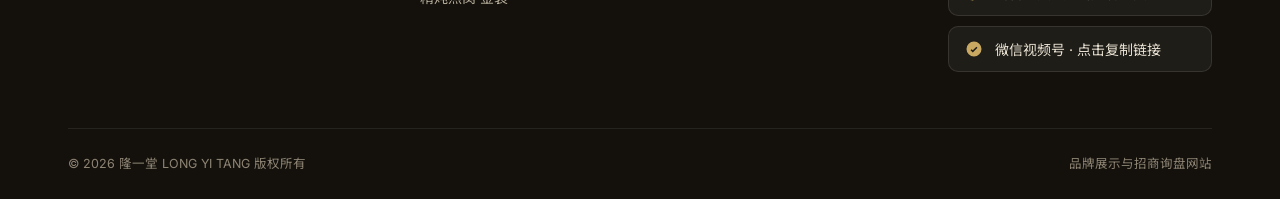
==== commit 2d9b472f: "视觉升级：海洋主题首屏（发光商标画中画+鼠标涟漪）、磁吸按钮、苹果式卡片轮播、药丸滑动导航" ====
--- a/origin.html
+++ b/origin.html
@@ -210,5 +210,6 @@
 
 <script src="assets/js/main.js"></script>
 <script src="assets/js/dyn.js"></script>
+<script src="assets/js/effects.js"></script>
 </body>
 </html>
--- a/assets/css/style.css
+++ b/assets/css/style.css
@@ -251,3 +251,72 @@
   footer .cols{grid-template-columns:1fr}
   .steps{grid-template-columns:1fr}
 }
+
+/* ============ 海洋主题升级（2026-10-22） ============ */
+
+/* --- 深海首屏 --- */
+.hero-ocean{background:radial-gradient(1200px 720px at 50% -12%,#0e3a56 0%,#071c2e 48%,#040f1b 100%);min-height:94vh;flex-direction:column;justify-content:center}
+.hero-ocean #sea{position:absolute;inset:0;z-index:1;pointer-events:none}
+.hero-ocean .hero-center{position:relative;z-index:3;text-align:center;display:flex;flex-direction:column;align-items:center;padding-top:96px;padding-bottom:60px}
+.hero-ocean .badge-row{justify-content:center}
+.hero-ocean .badge-row-wrap{position:relative;z-index:3;padding-bottom:56px}
+.hero-ocean .badge-row-wrap .badge-row{margin-top:0;justify-content:center}
+
+/* --- 发光商标 · 画中画 --- */
+.emblem{position:relative;width:min(300px,62vw);aspect-ratio:1;margin:0 auto 48px}
+.emblem .ring,.emblem .ring2,.emblem .waves,.emblem .disc{position:absolute;border-radius:50%;pointer-events:none}
+.emblem .ring{inset:0;border:1px solid rgba(201,169,97,.55);z-index:4}
+.emblem .ring2{inset:-16px;border:1px solid rgba(125,184,218,.22);animation:spin 46s linear infinite;z-index:4}
+.emblem .ring2::before{content:"";position:absolute;top:-3px;left:calc(50% - 4px);width:8px;height:8px;border-radius:50%;background:#9ed1f0;box-shadow:0 0 14px #9ed1f0}
+.emblem .waves{inset:8px;overflow:hidden;background:radial-gradient(circle at 50% 28%,rgba(14,58,86,.92),rgba(4,16,28,.96))}
+.emblem .waves::before,.emblem .waves::after{content:"";position:absolute;top:52%;left:-50%;width:200%;height:200%;border-radius:42%;background:rgba(125,184,218,.15);animation:waveSpin 12s linear infinite}
+.emblem .waves::after{top:57%;border-radius:45%;background:rgba(201,169,97,.12);animation-duration:8.5s;animation-direction:reverse}
+.emblem .disc{inset:17%;background:radial-gradient(circle at 50% 42%,#fffdf6 0%,#f6efdc 58%,rgba(246,239,220,0) 74%);box-shadow:0 0 70px 22px rgba(246,239,220,.32),0 0 140px 60px rgba(125,184,218,.16);animation:halo 5.5s ease-in-out infinite;z-index:1}
+.emblem img{position:absolute;inset:0;margin:auto;width:53%;z-index:2;animation:floaty 5s ease-in-out infinite}
+@keyframes waveSpin{to{transform:rotate(360deg)}}
+@keyframes spin{to{transform:rotate(360deg)}}
+@keyframes floaty{0%,100%{transform:translateY(0)}50%{transform:translateY(-10px)}}
+@keyframes halo{0%,100%{opacity:.95}50%{opacity:.72}}
+
+/* --- 品牌影像 --- */
+.brandfilm{max-width:920px;margin:44px auto 0;border-radius:22px;overflow:hidden;box-shadow:var(--shadow);border:1px solid var(--line)}
+.brandfilm video{width:100%;display:block}
+
+/* --- 药丸导航 · 滑动背景（layoutId 等效） --- */
+nav.main{position:relative;background:#fff;border:1px solid var(--line);border-radius:999px;padding:6px;gap:4px;box-shadow:0 10px 30px -14px rgba(23,20,16,.15)}
+nav.main>a{position:relative;z-index:2;padding:9px 18px;border-radius:999px;font-size:14.5px}
+nav.main>a.act{background:var(--ink);color:#fff}
+nav.main>a.act::after{display:none}
+.nav-pill{position:absolute;top:6px;bottom:6px;left:0;width:0;border-radius:999px;background:var(--bg-soft);opacity:0;z-index:1;pointer-events:none;transition:left .38s cubic-bezier(.22,.9,.28,1),width .38s cubic-bezier(.22,.9,.28,1),opacity .18s}
+.nav-cta{margin-left:4px;padding:11px 22px}
+.has-sub .sub{top:calc(100% + 16px)}
+
+/* --- 苹果式卡片轮播 --- */
+.carousel{position:relative}
+.car-track{display:flex;gap:24px;overflow-x:auto;scroll-snap-type:x proximity;scroll-behavior:smooth;scrollbar-width:none;-webkit-overflow-scrolling:touch;padding:30px calc(50% - 170px) 40px;position:relative}
+.car-track::-webkit-scrollbar{display:none}
+.car-track>.card{flex:0 0 340px;scroll-snap-align:center;opacity:.45;transform:scale(.93);transition:opacity .45s,transform .45s,box-shadow .45s}
+.car-track>.card.on{opacity:1;transform:scale(1)}
+.car-btn{position:absolute;top:44%;z-index:5;width:46px;height:46px;border-radius:50%;background:#fff;border:1px solid var(--line);box-shadow:0 10px 30px -10px rgba(23,20,16,.25);cursor:pointer;display:flex;align-items:center;justify-content:center;color:var(--ink);transition:.25s;padding:0}
+.car-btn:hover{background:var(--ink);color:#fff}
+.car-btn.prev{left:10px}
+.car-btn.next{right:10px}
+.car-dots{display:flex;gap:8px;justify-content:center;margin-top:4px}
+.car-dot{width:8px;height:8px;border-radius:999px;background:#d9d1c1;border:0;cursor:pointer;padding:0;transition:.3s}
+.car-dot.on{background:var(--gold);width:22px}
+
+@media(max-width:760px){
+  nav.main{background:#fff;border:0;border-radius:0;padding:20px 28px 34px;gap:6px;box-shadow:0 18px 40px -20px rgba(23,20,16,.35)}
+  .nav-pill{display:none}
+  nav.main>a{padding:12px 0;border-radius:0}
+  nav.main>a.act{background:none;color:var(--gold)}
+  .car-btn{display:none}
+  .car-track{padding:26px 16px 36px}
+  .car-track>.card{flex-basis:78%}
+  .emblem{width:min(240px,64vw)}
+  .hero-ocean .hero-center{padding-top:70px}
+}
+
+@media (prefers-reduced-motion: reduce){
+  .emblem .waves::before,.emblem .waves::after,.emblem .ring2,.emblem .disc,.emblem img{animation:none}
+}
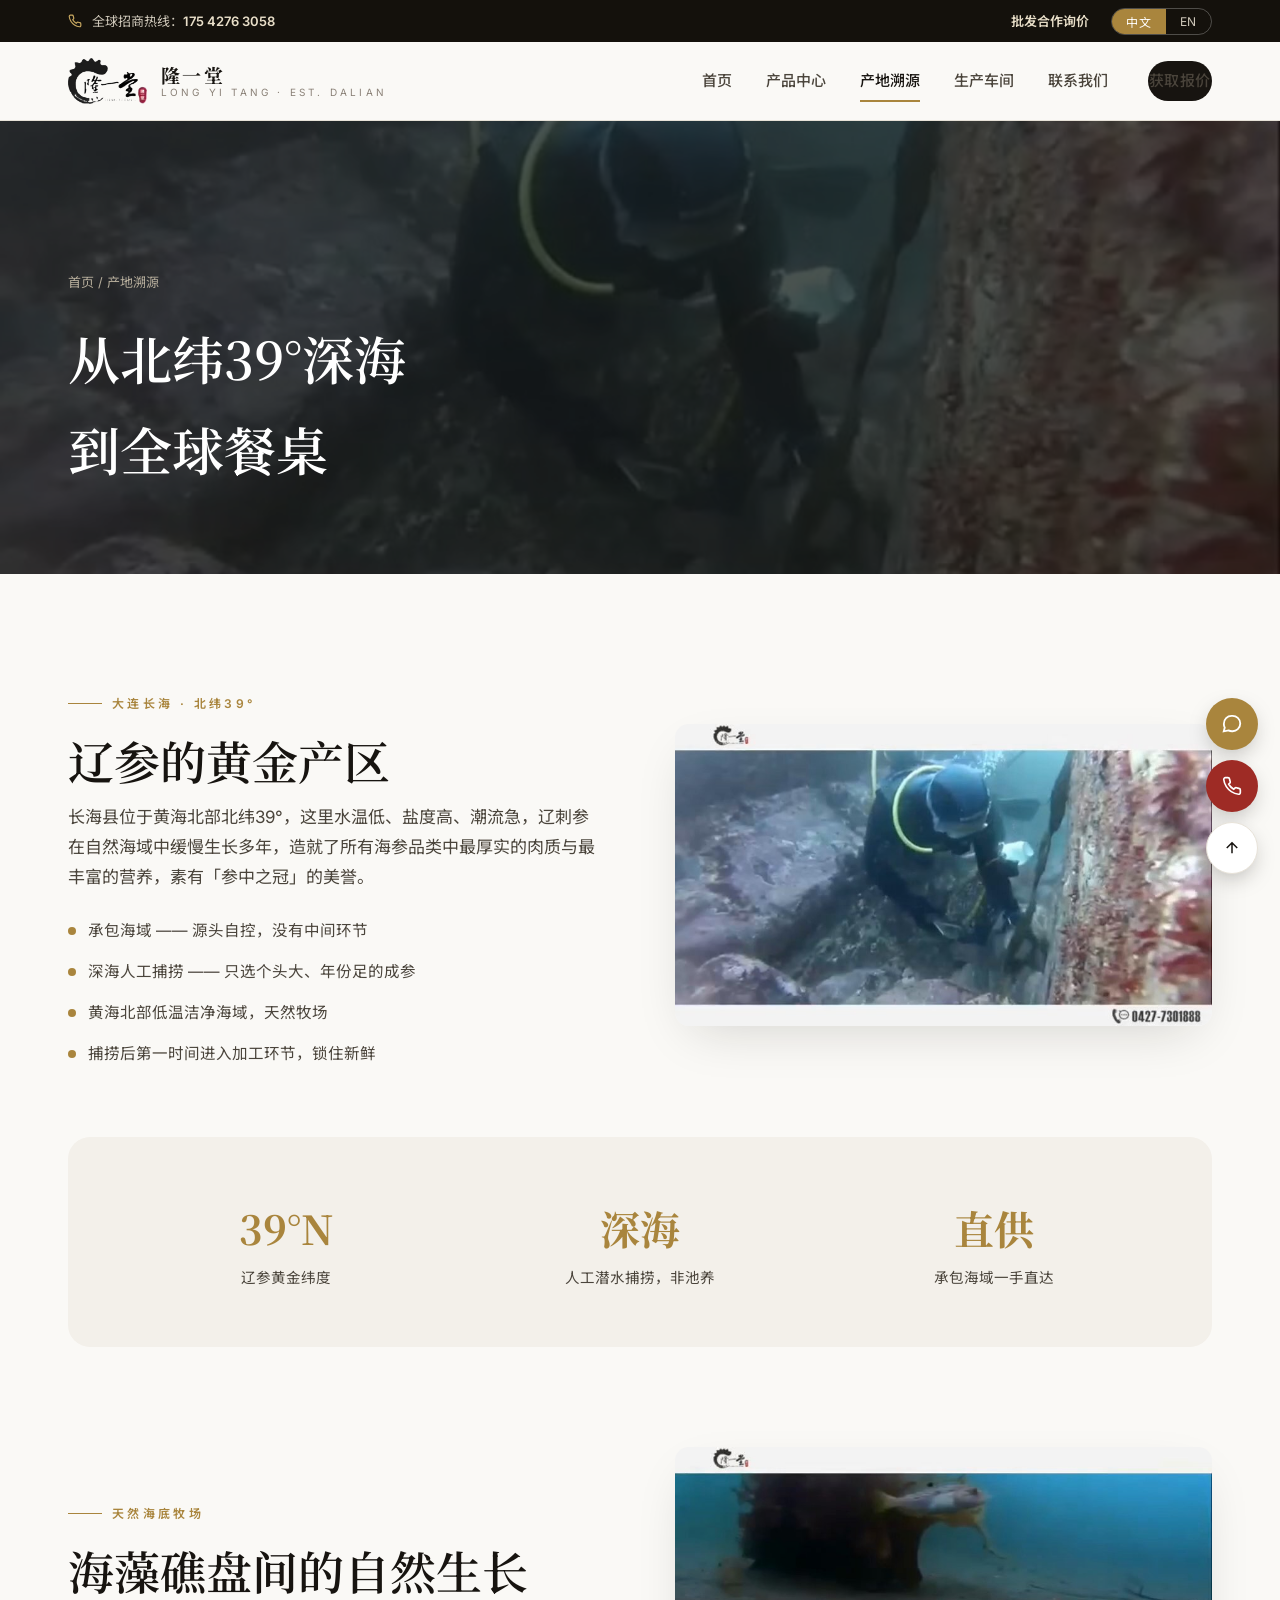
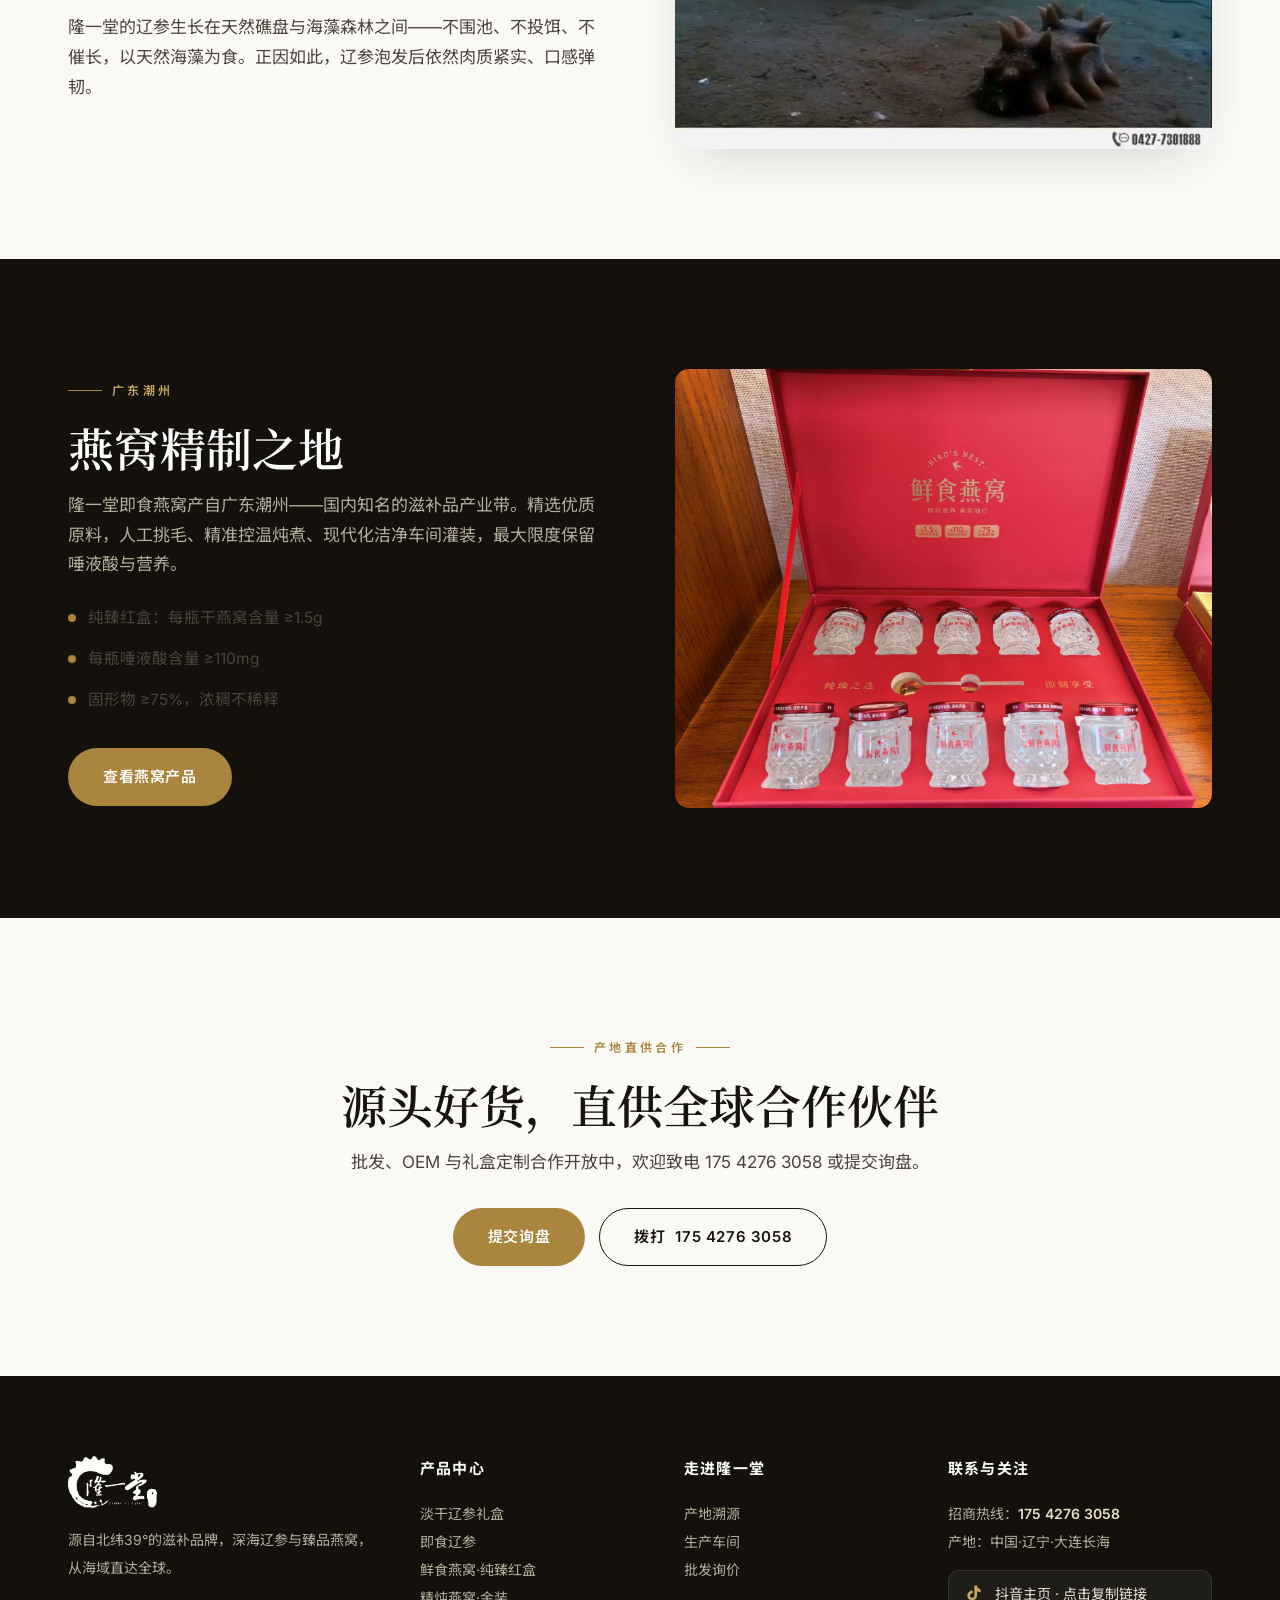
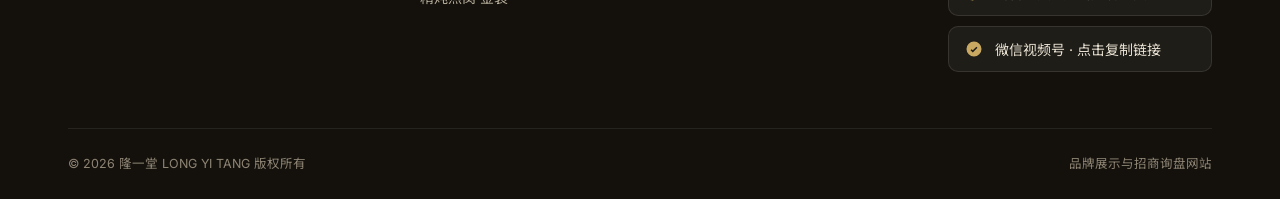
==== commit 01acd3de: "Revert "视觉升级：海洋主题首屏（发光商标画中画+鼠标涟漪）、磁吸按钮、苹果式卡片轮播、药丸滑动导航" This reverts commit 2d9b472f775e11e1cd82d04c9" ====
--- a/origin.html
+++ b/origin.html
@@ -210,6 +210,5 @@
 
 <script src="assets/js/main.js"></script>
 <script src="assets/js/dyn.js"></script>
-<script src="assets/js/effects.js"></script>
 </body>
 </html>
--- a/assets/css/style.css
+++ b/assets/css/style.css
@@ -251,72 +251,3 @@
   footer .cols{grid-template-columns:1fr}
   .steps{grid-template-columns:1fr}
 }
-
-/* ============ 海洋主题升级（2026-10-22） ============ */
-
-/* --- 深海首屏 --- */
-.hero-ocean{background:radial-gradient(1200px 720px at 50% -12%,#0e3a56 0%,#071c2e 48%,#040f1b 100%);min-height:94vh;flex-direction:column;justify-content:center}
-.hero-ocean #sea{position:absolute;inset:0;z-index:1;pointer-events:none}
-.hero-ocean .hero-center{position:relative;z-index:3;text-align:center;display:flex;flex-direction:column;align-items:center;padding-top:96px;padding-bottom:60px}
-.hero-ocean .badge-row{justify-content:center}
-.hero-ocean .badge-row-wrap{position:relative;z-index:3;padding-bottom:56px}
-.hero-ocean .badge-row-wrap .badge-row{margin-top:0;justify-content:center}
-
-/* --- 发光商标 · 画中画 --- */
-.emblem{position:relative;width:min(300px,62vw);aspect-ratio:1;margin:0 auto 48px}
-.emblem .ring,.emblem .ring2,.emblem .waves,.emblem .disc{position:absolute;border-radius:50%;pointer-events:none}
-.emblem .ring{inset:0;border:1px solid rgba(201,169,97,.55);z-index:4}
-.emblem .ring2{inset:-16px;border:1px solid rgba(125,184,218,.22);animation:spin 46s linear infinite;z-index:4}
-.emblem .ring2::before{content:"";position:absolute;top:-3px;left:calc(50% - 4px);width:8px;height:8px;border-radius:50%;background:#9ed1f0;box-shadow:0 0 14px #9ed1f0}
-.emblem .waves{inset:8px;overflow:hidden;background:radial-gradient(circle at 50% 28%,rgba(14,58,86,.92),rgba(4,16,28,.96))}
-.emblem .waves::before,.emblem .waves::after{content:"";position:absolute;top:52%;left:-50%;width:200%;height:200%;border-radius:42%;background:rgba(125,184,218,.15);animation:waveSpin 12s linear infinite}
-.emblem .waves::after{top:57%;border-radius:45%;background:rgba(201,169,97,.12);animation-duration:8.5s;animation-direction:reverse}
-.emblem .disc{inset:17%;background:radial-gradient(circle at 50% 42%,#fffdf6 0%,#f6efdc 58%,rgba(246,239,220,0) 74%);box-shadow:0 0 70px 22px rgba(246,239,220,.32),0 0 140px 60px rgba(125,184,218,.16);animation:halo 5.5s ease-in-out infinite;z-index:1}
-.emblem img{position:absolute;inset:0;margin:auto;width:53%;z-index:2;animation:floaty 5s ease-in-out infinite}
-@keyframes waveSpin{to{transform:rotate(360deg)}}
-@keyframes spin{to{transform:rotate(360deg)}}
-@keyframes floaty{0%,100%{transform:translateY(0)}50%{transform:translateY(-10px)}}
-@keyframes halo{0%,100%{opacity:.95}50%{opacity:.72}}
-
-/* --- 品牌影像 --- */
-.brandfilm{max-width:920px;margin:44px auto 0;border-radius:22px;overflow:hidden;box-shadow:var(--shadow);border:1px solid var(--line)}
-.brandfilm video{width:100%;display:block}
-
-/* --- 药丸导航 · 滑动背景（layoutId 等效） --- */
-nav.main{position:relative;background:#fff;border:1px solid var(--line);border-radius:999px;padding:6px;gap:4px;box-shadow:0 10px 30px -14px rgba(23,20,16,.15)}
-nav.main>a{position:relative;z-index:2;padding:9px 18px;border-radius:999px;font-size:14.5px}
-nav.main>a.act{background:var(--ink);color:#fff}
-nav.main>a.act::after{display:none}
-.nav-pill{position:absolute;top:6px;bottom:6px;left:0;width:0;border-radius:999px;background:var(--bg-soft);opacity:0;z-index:1;pointer-events:none;transition:left .38s cubic-bezier(.22,.9,.28,1),width .38s cubic-bezier(.22,.9,.28,1),opacity .18s}
-.nav-cta{margin-left:4px;padding:11px 22px}
-.has-sub .sub{top:calc(100% + 16px)}
-
-/* --- 苹果式卡片轮播 --- */
-.carousel{position:relative}
-.car-track{display:flex;gap:24px;overflow-x:auto;scroll-snap-type:x proximity;scroll-behavior:smooth;scrollbar-width:none;-webkit-overflow-scrolling:touch;padding:30px calc(50% - 170px) 40px;position:relative}
-.car-track::-webkit-scrollbar{display:none}
-.car-track>.card{flex:0 0 340px;scroll-snap-align:center;opacity:.45;transform:scale(.93);transition:opacity .45s,transform .45s,box-shadow .45s}
-.car-track>.card.on{opacity:1;transform:scale(1)}
-.car-btn{position:absolute;top:44%;z-index:5;width:46px;height:46px;border-radius:50%;background:#fff;border:1px solid var(--line);box-shadow:0 10px 30px -10px rgba(23,20,16,.25);cursor:pointer;display:flex;align-items:center;justify-content:center;color:var(--ink);transition:.25s;padding:0}
-.car-btn:hover{background:var(--ink);color:#fff}
-.car-btn.prev{left:10px}
-.car-btn.next{right:10px}
-.car-dots{display:flex;gap:8px;justify-content:center;margin-top:4px}
-.car-dot{width:8px;height:8px;border-radius:999px;background:#d9d1c1;border:0;cursor:pointer;padding:0;transition:.3s}
-.car-dot.on{background:var(--gold);width:22px}
-
-@media(max-width:760px){
-  nav.main{background:#fff;border:0;border-radius:0;padding:20px 28px 34px;gap:6px;box-shadow:0 18px 40px -20px rgba(23,20,16,.35)}
-  .nav-pill{display:none}
-  nav.main>a{padding:12px 0;border-radius:0}
-  nav.main>a.act{background:none;color:var(--gold)}
-  .car-btn{display:none}
-  .car-track{padding:26px 16px 36px}
-  .car-track>.card{flex-basis:78%}
-  .emblem{width:min(240px,64vw)}
-  .hero-ocean .hero-center{padding-top:70px}
-}
-
-@media (prefers-reduced-motion: reduce){
-  .emblem .waves::before,.emblem .waves::after,.emblem .ring2,.emblem .disc,.emblem img{animation:none}
-}
